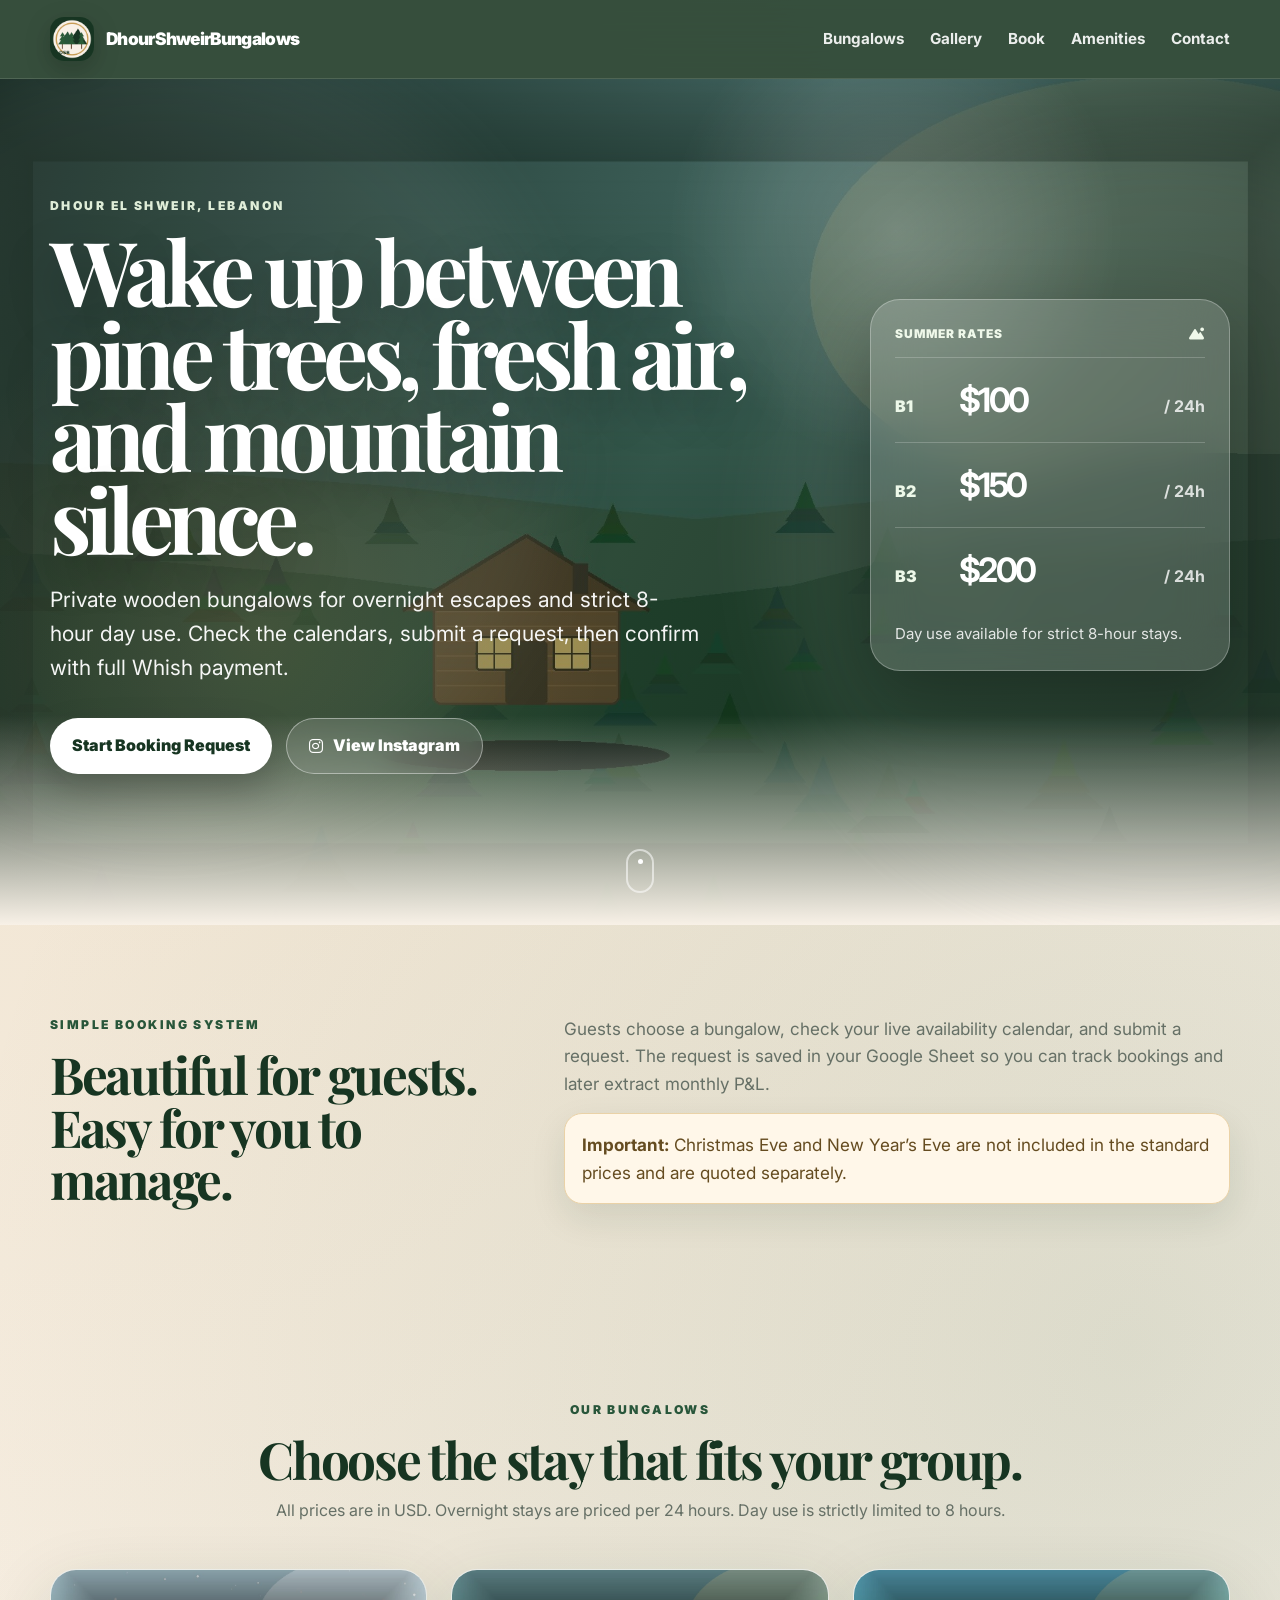
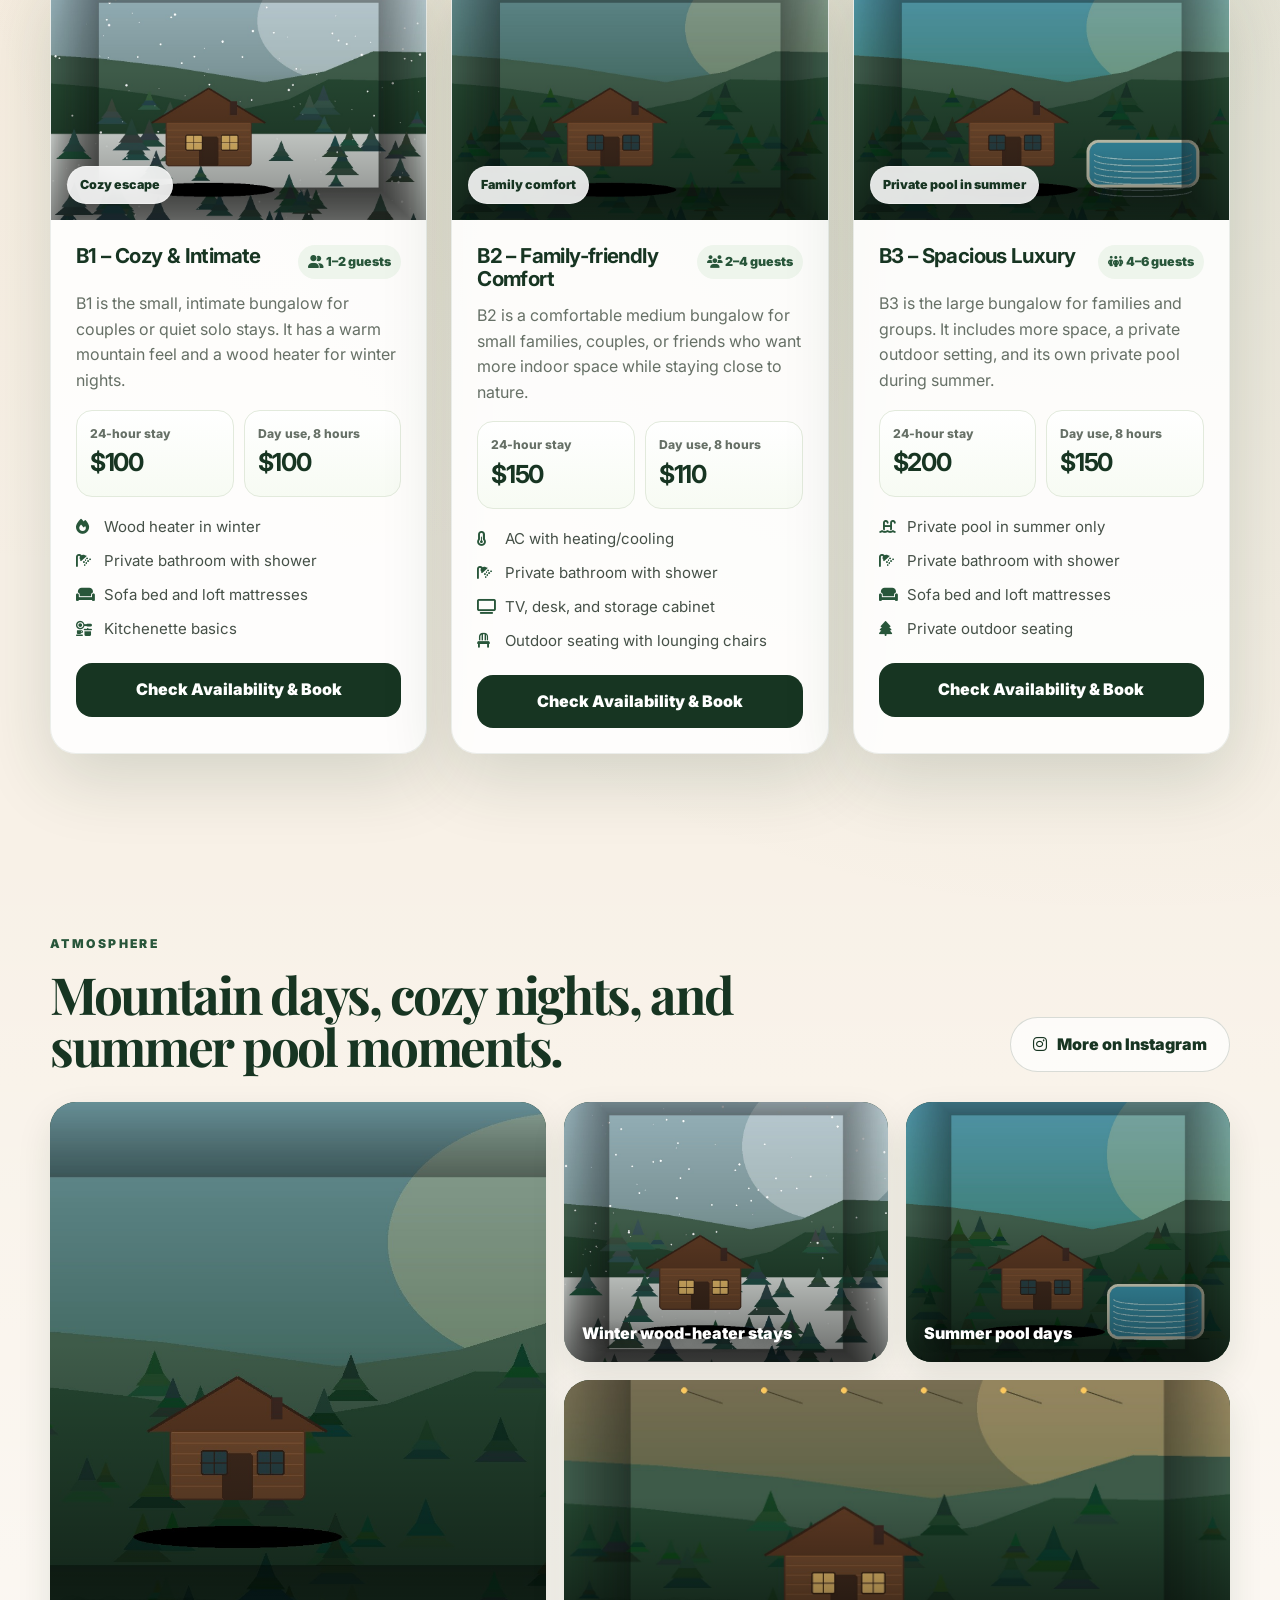
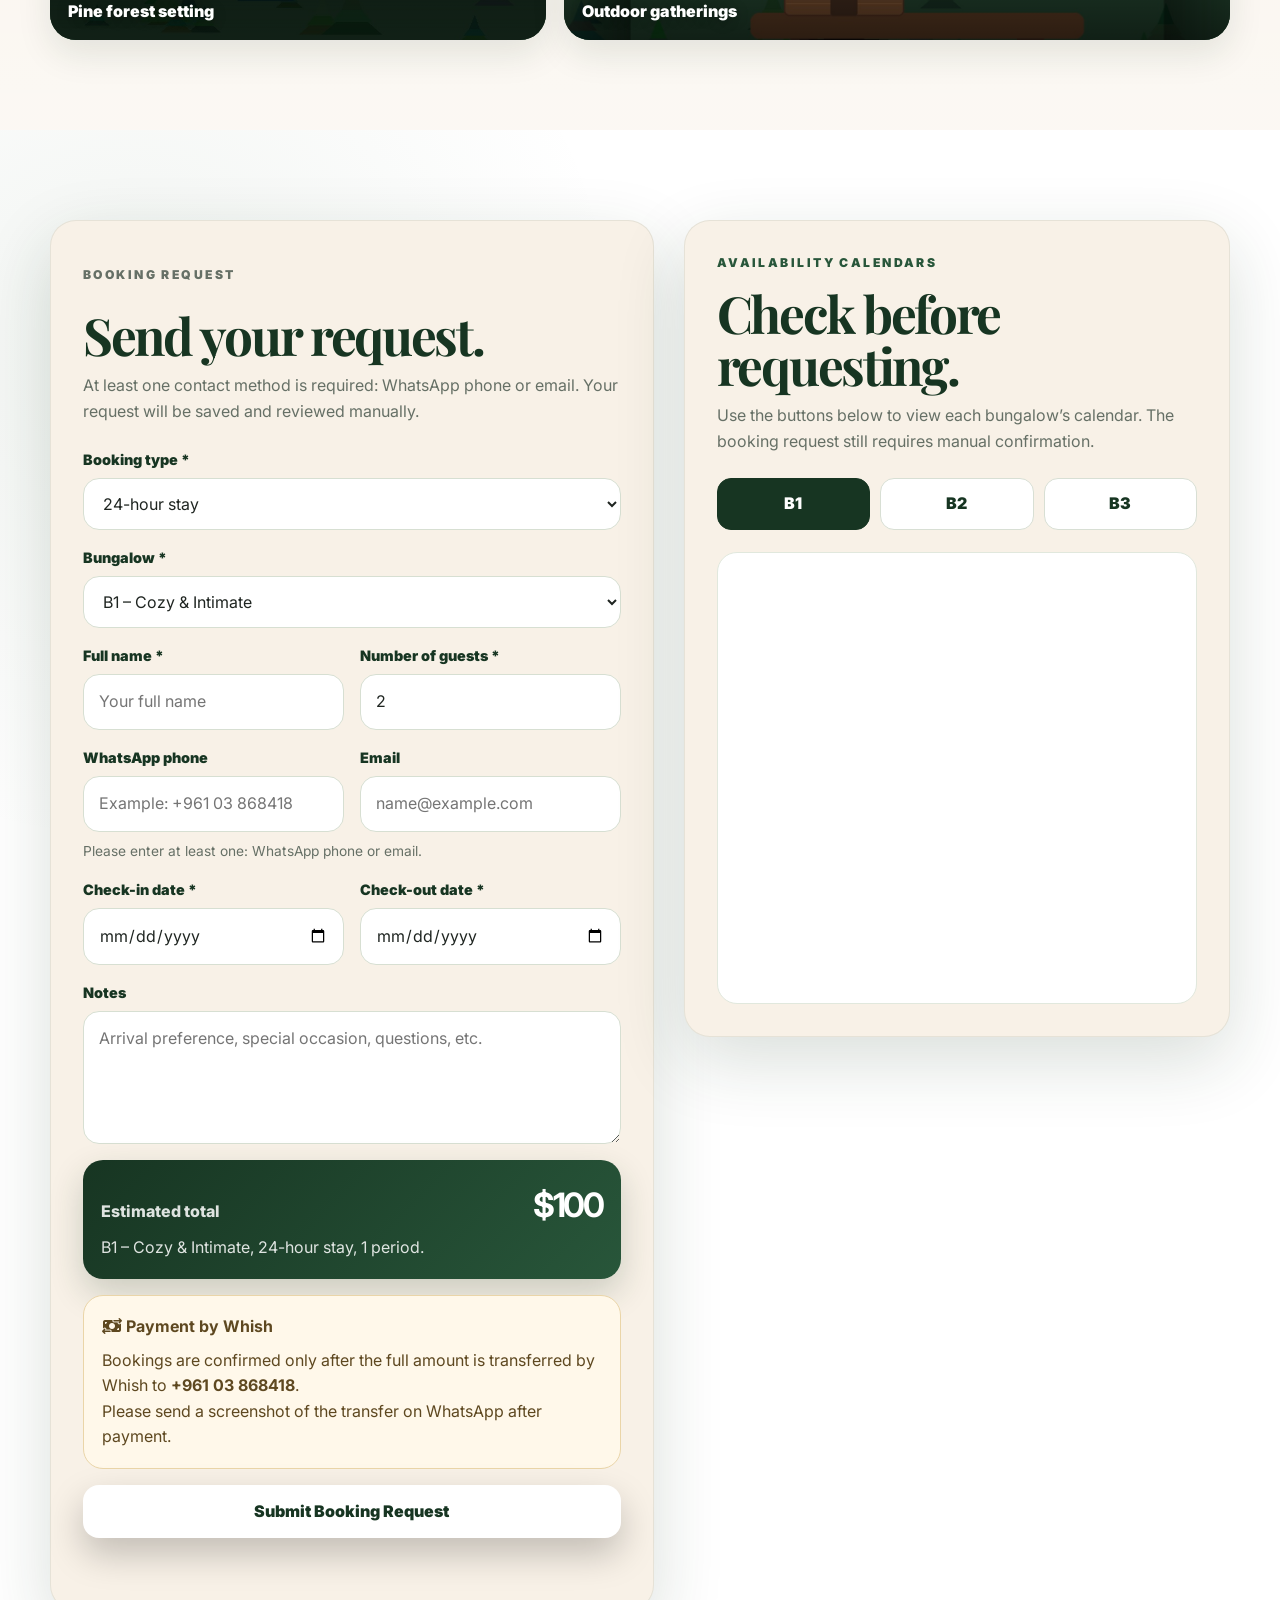
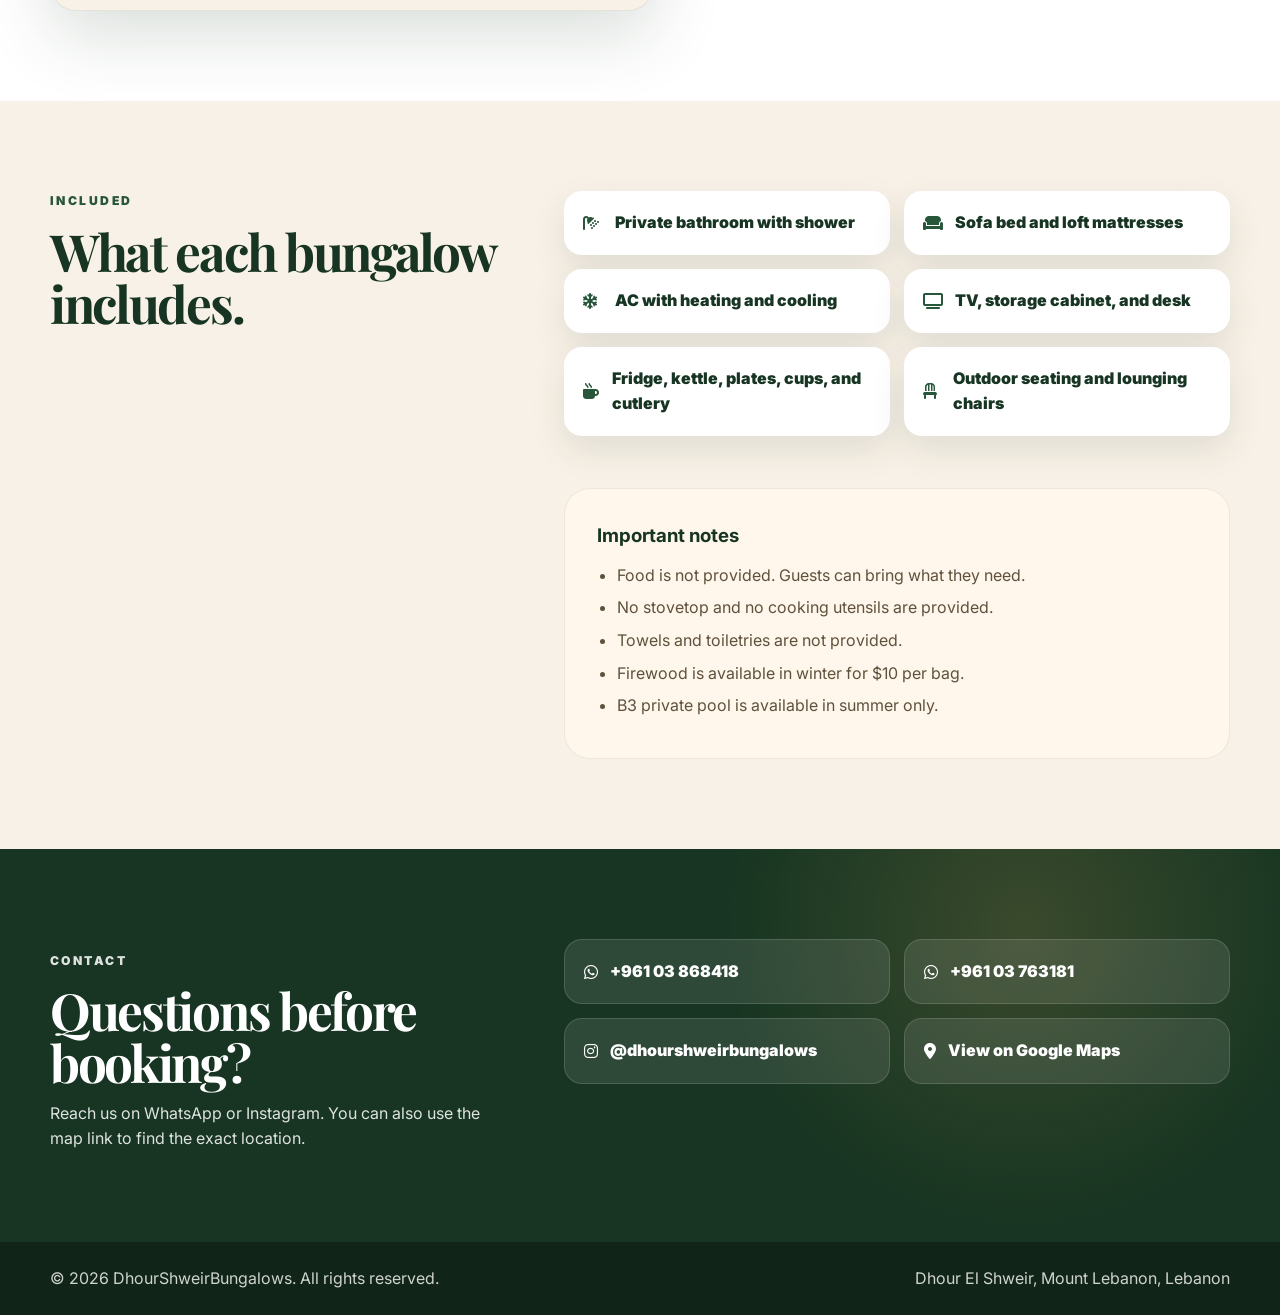
==== index.html @ 947d74b3 "Add files via upload" ====
<!DOCTYPE html>
<html lang="en">
<head>
  <meta charset="UTF-8" />
  <meta name="viewport" content="width=device-width, initial-scale=1.0" />
  <title>DhourShweirBungalows | Mountain Cabin Booking</title>
  <meta name="description" content="Book private mountain bungalows in Dhour El Shweir, Lebanon. Check availability for B1, B2, and B3, choose 24-hour stay or day use, and send a booking request online." />
  <meta property="og:title" content="DhourShweirBungalows" />
  <meta property="og:description" content="Private mountain bungalows surrounded by pine trees and fresh air in Dhour El Shweir, Lebanon." />
  <meta property="og:image" content="assets/hero.jpg" />
  <meta name="theme-color" content="#193324" />
  <link rel="stylesheet" href="styles.css" />
  <link rel="preconnect" href="https://fonts.googleapis.com" />
  <link rel="preconnect" href="https://fonts.gstatic.com" crossorigin />
  <link href="https://fonts.googleapis.com/css2?family=Inter:wght@300;400;500;600;700;800;900&family=Playfair+Display:wght@600;700&display=swap" rel="stylesheet" />
  <link rel="stylesheet" href="https://cdnjs.cloudflare.com/ajax/libs/font-awesome/6.5.1/css/all.min.css" />
</head>
<body>
  <header class="site-header" id="top">
    <nav class="nav container">
      <a class="brand" href="#home" aria-label="DhourShweirBungalows home">
        <img src="assets/logo.png" alt="DhourShweirBungalows logo" class="brand-logo" />
        <span>DhourShweirBungalows</span>
      </a>
      <button class="mobile-menu-button" aria-label="Open menu" aria-expanded="false">
        <i class="fa-solid fa-bars"></i>
      </button>
      <ul class="nav-links">
        <li><a href="#bungalows">Bungalows</a></li>
        <li><a href="#gallery">Gallery</a></li>
        <li><a href="#booking">Book</a></li>
        <li><a href="#amenities">Amenities</a></li>
        <li><a href="#contact">Contact</a></li>
      </ul>
    </nav>
  </header>

  <main>
    <section id="home" class="hero">
      <div class="hero-bg"></div>
      <div class="hero-mist mist-one"></div>
      <div class="hero-mist mist-two"></div>
      <div class="container hero-layout">
        <div class="hero-content reveal">
          <p class="eyebrow">Dhour El Shweir, Lebanon</p>
          <h1>Wake up between pine trees, fresh air, and mountain silence.</h1>
          <p class="hero-text">Private wooden bungalows for overnight escapes and strict 8-hour day use. Check the calendars, submit a request, then confirm with full Whish payment.</p>
          <div class="hero-actions">
            <a href="#booking" class="button primary">Start Booking Request</a>
            <a href="https://www.instagram.com/dhourshweirbungalows/" target="_blank" rel="noopener noreferrer" class="button secondary"><i class="fa-brands fa-instagram"></i> View Instagram</a>
          </div>
        </div>

        <aside class="hero-card reveal delay-1" aria-label="Quick pricing">
          <div class="hero-card-top">
            <span>Summer rates</span>
            <i class="fa-solid fa-mountain-sun"></i>
          </div>
          <div class="mini-rate"><span>B1</span><strong>$100</strong><em>/ 24h</em></div>
          <div class="mini-rate"><span>B2</span><strong>$150</strong><em>/ 24h</em></div>
          <div class="mini-rate"><span>B3</span><strong>$200</strong><em>/ 24h</em></div>
          <div class="mini-note">Day use available for strict 8-hour stays.</div>
        </aside>
      </div>
      <div class="scroll-cue" aria-hidden="true"><span></span></div>
    </section>

    <section class="intro-section">
      <div class="container intro-grid">
        <div class="reveal">
          <p class="section-label">Simple booking system</p>
          <h2>Beautiful for guests. Easy for you to manage.</h2>
        </div>
        <div class="intro-copy reveal delay-1">
          <p>Guests choose a bungalow, check your live availability calendar, and submit a request. The request is saved in your Google Sheet so you can track bookings and later extract monthly P&amp;L.</p>
          <p class="holiday-note"><strong>Important:</strong> Christmas Eve and New Year’s Eve are not included in the standard prices and are quoted separately.</p>
        </div>
      </div>
    </section>

    <section id="bungalows" class="bungalows-section">
      <div class="container">
        <div class="section-heading reveal">
          <p class="section-label">Our bungalows</p>
          <h2>Choose the stay that fits your group.</h2>
          <p>All prices are in USD. Overnight stays are priced per 24 hours. Day use is strictly limited to 8 hours.</p>
        </div>

        <div class="bungalow-grid">
          <article class="bungalow-card reveal">
            <div class="image-frame">
              <img src="assets/b1.jpg" alt="B1 Cozy & Intimate bungalow" />
              <span class="image-badge">Cozy escape</span>
            </div>
            <div class="card-body">
              <div class="card-topline">
                <h3>B1 – Cozy & Intimate</h3>
                <span class="capacity"><i class="fa-solid fa-user-group"></i> 1–2 guests</span>
              </div>
              <p>B1 is the small, intimate bungalow for couples or quiet solo stays. It has a warm mountain feel and a wood heater for winter nights.</p>
              <div class="pricing-box">
                <div><span>24-hour stay</span><strong>$100</strong></div>
                <div><span>Day use, 8 hours</span><strong>$100</strong></div>
              </div>
              <ul class="feature-list">
                <li><i class="fa-solid fa-fire"></i> Wood heater in winter</li>
                <li><i class="fa-solid fa-shower"></i> Private bathroom with shower</li>
                <li><i class="fa-solid fa-couch"></i> Sofa bed and loft mattresses</li>
                <li><i class="fa-solid fa-kitchen-set"></i> Kitchenette basics</li>
              </ul>
              <button class="button card-button" onclick="openBooking('b1')">Check Availability & Book</button>
            </div>
          </article>

          <article class="bungalow-card featured-card reveal delay-1">
            <div class="image-frame">
              <img src="assets/b2.jpg" alt="B2 Family-friendly Comfort bungalow" />
              <span class="image-badge">Family comfort</span>
            </div>
            <div class="card-body">
              <div class="card-topline">
                <h3>B2 – Family-friendly Comfort</h3>
                <span class="capacity"><i class="fa-solid fa-users"></i> 2–4 guests</span>
              </div>
              <p>B2 is a comfortable medium bungalow for small families, couples, or friends who want more indoor space while staying close to nature.</p>
              <div class="pricing-box">
                <div><span>24-hour stay</span><strong>$150</strong></div>
                <div><span>Day use, 8 hours</span><strong>$110</strong></div>
              </div>
              <ul class="feature-list">
                <li><i class="fa-solid fa-temperature-half"></i> AC with heating/cooling</li>
                <li><i class="fa-solid fa-shower"></i> Private bathroom with shower</li>
                <li><i class="fa-solid fa-tv"></i> TV, desk, and storage cabinet</li>
                <li><i class="fa-solid fa-chair"></i> Outdoor seating with lounging chairs</li>
              </ul>
              <button class="button card-button" onclick="openBooking('b2')">Check Availability & Book</button>
            </div>
          </article>

          <article class="bungalow-card reveal delay-2">
            <div class="image-frame">
              <img src="assets/b3.jpg" alt="B3 Spacious Luxury bungalow with private pool in summer" />
              <span class="image-badge">Private pool in summer</span>
            </div>
            <div class="card-body">
              <div class="card-topline">
                <h3>B3 – Spacious Luxury</h3>
                <span class="capacity"><i class="fa-solid fa-people-group"></i> 4–6 guests</span>
              </div>
              <p>B3 is the large bungalow for families and groups. It includes more space, a private outdoor setting, and its own private pool during summer.</p>
              <div class="pricing-box">
                <div><span>24-hour stay</span><strong>$200</strong></div>
                <div><span>Day use, 8 hours</span><strong>$150</strong></div>
              </div>
              <ul class="feature-list">
                <li><i class="fa-solid fa-water-ladder"></i> Private pool in summer only</li>
                <li><i class="fa-solid fa-shower"></i> Private bathroom with shower</li>
                <li><i class="fa-solid fa-couch"></i> Sofa bed and loft mattresses</li>
                <li><i class="fa-solid fa-tree"></i> Private outdoor seating</li>
              </ul>
              <button class="button card-button" onclick="openBooking('b3')">Check Availability & Book</button>
            </div>
          </article>
        </div>
      </div>
    </section>

    <section id="gallery" class="gallery-section">
      <div class="container">
        <div class="gallery-heading reveal">
          <div>
            <p class="section-label">Atmosphere</p>
            <h2>Mountain days, cozy nights, and summer pool moments.</h2>
          </div>
          <a href="https://www.instagram.com/dhourshweirbungalows/" target="_blank" rel="noopener noreferrer" class="button outline"><i class="fa-brands fa-instagram"></i> More on Instagram</a>
        </div>
        <div class="gallery-grid">
          <figure class="gallery-item large reveal"><img src="assets/gallery/pines.jpg" alt="Pine trees around DhourShweirBungalows" /><figcaption>Pine forest setting</figcaption></figure>
          <figure class="gallery-item reveal delay-1"><img src="assets/gallery/winter.jpg" alt="Winter cabin atmosphere" /><figcaption>Winter wood-heater stays</figcaption></figure>
          <figure class="gallery-item reveal delay-2"><img src="assets/gallery/summer.jpg" alt="Summer pool and outdoor setting" /><figcaption>Summer pool days</figcaption></figure>
          <figure class="gallery-item wide reveal"><img src="assets/gallery/bbq.jpg" alt="Outdoor BBQ experience" /><figcaption>Outdoor gatherings</figcaption></figure>
        </div>
      </div>
    </section>

    <section id="booking" class="booking-section">
      <div class="container booking-layout">
        <div class="booking-panel reveal">
          <p class="section-label">Booking request</p>
          <h2>Send your request.</h2>
          <p>At least one contact method is required: WhatsApp phone or email. Your request will be saved and reviewed manually.</p>

          <form id="bookingForm" class="booking-form">
            <div class="form-row">
              <label for="bookingType">Booking type *</label>
              <select id="bookingType" name="bookingType" required>
                <option value="overnight">24-hour stay</option>
                <option value="day-use">Day use – strict 8 hours</option>
              </select>
            </div>

            <div class="form-row">
              <label for="bungalow">Bungalow *</label>
              <select id="bungalow" name="bungalow" required>
                <option value="b1">B1 – Cozy & Intimate</option>
                <option value="b2">B2 – Family-friendly Comfort</option>
                <option value="b3">B3 – Spacious Luxury</option>
              </select>
            </div>

            <div class="form-grid two-cols">
              <div class="form-row">
                <label for="guestName">Full name *</label>
                <input id="guestName" name="guestName" type="text" required placeholder="Your full name" />
              </div>
              <div class="form-row">
                <label for="guests">Number of guests *</label>
                <input id="guests" name="guests" type="number" min="1" max="6" value="2" required />
              </div>
            </div>

            <div class="form-grid two-cols">
              <div class="form-row">
                <label for="phone">WhatsApp phone</label>
                <input id="phone" name="phone" type="tel" placeholder="Example: +961 03 868418" />
              </div>
              <div class="form-row">
                <label for="email">Email</label>
                <input id="email" name="email" type="email" placeholder="name@example.com" />
              </div>
            </div>
            <p class="small-help">Please enter at least one: WhatsApp phone or email.</p>

            <div id="overnightFields" class="date-fields">
              <div class="form-grid two-cols">
                <div class="form-row">
                  <label for="checkInDate">Check-in date *</label>
                  <input id="checkInDate" name="checkInDate" type="date" />
                </div>
                <div class="form-row">
                  <label for="checkOutDate">Check-out date *</label>
                  <input id="checkOutDate" name="checkOutDate" type="date" />
                </div>
              </div>
            </div>

            <div id="dayUseFields" class="date-fields hidden">
              <div class="form-grid two-cols">
                <div class="form-row">
                  <label for="dayUseDate">Day-use date *</label>
                  <input id="dayUseDate" name="dayUseDate" type="date" />
                </div>
                <div class="form-row">
                  <label for="preferredStartTime">Preferred start time *</label>
                  <input id="preferredStartTime" name="preferredStartTime" type="time" />
                </div>
              </div>
              <p class="small-help">Day use is strictly 8 hours only. Exact arrival and exit time will be confirmed with you.</p>
            </div>

            <div class="form-row">
              <label for="notes">Notes</label>
              <textarea id="notes" name="notes" rows="4" placeholder="Arrival preference, special occasion, questions, etc."></textarea>
            </div>

            <div class="price-summary" id="priceSummary">
              <div>
                <span>Estimated total</span>
                <strong id="estimatedTotal">$100</strong>
              </div>
              <p id="summaryText">B1 – Cozy & Intimate, 24-hour stay, 1 period.</p>
            </div>

            <div class="payment-note">
              <h3><i class="fa-solid fa-money-bill-transfer"></i> Payment by Whish</h3>
              <p>Bookings are confirmed only after the full amount is transferred by Whish to <strong>+961 03 868418</strong>.</p>
              <p>Please send a screenshot of the transfer on WhatsApp after payment.</p>
            </div>

            <button type="submit" class="button primary submit-button">Submit Booking Request</button>
            <p id="formStatus" class="form-status" role="status"></p>
          </form>
        </div>

        <aside class="availability-panel reveal delay-1">
          <p class="section-label">Availability calendars</p>
          <h2>Check before requesting.</h2>
          <p>Use the buttons below to view each bungalow’s calendar. The booking request still requires manual confirmation.</p>
          <div class="calendar-buttons">
            <button class="calendar-button active" data-calendar="b1">B1</button>
            <button class="calendar-button" data-calendar="b2">B2</button>
            <button class="calendar-button" data-calendar="b3">B3</button>
          </div>
          <div class="calendar-wrap">
            <div id="b1-calendar" class="google-calendar active">
              <iframe title="B1 availability calendar" src="https://calendar.google.com/calendar/embed?src=563d09112927d9b6229b1419a474148508bd893e3d1daa55aee2212689329124%40group.calendar.google.com&ctz=Asia%2FBeirut&mode=MONTH&showTitle=0&showNav=1&showDate=1&showPrint=0&showTabs=1&showCalendars=0&showTz=0" frameborder="0" scrolling="no"></iframe>
            </div>
            <div id="b2-calendar" class="google-calendar">
              <iframe title="B2 availability calendar" src="https://calendar.google.com/calendar/embed?src=3f18889928c836068b501c3f9eb5a323c330e115ac5c159d714093e632fd8f91%40group.calendar.google.com&ctz=Asia%2FBeirut&mode=MONTH&showTitle=0&showNav=1&showDate=1&showPrint=0&showTabs=1&showCalendars=0&showTz=0" frameborder="0" scrolling="no"></iframe>
            </div>
            <div id="b3-calendar" class="google-calendar">
              <iframe title="B3 availability calendar" src="https://calendar.google.com/calendar/embed?src=b5f983597b1e3de014ed836b61d8cd23435c907634d3f2d6a210efe12669422a%40group.calendar.google.com&ctz=Asia%2FBeirut&mode=MONTH&showTitle=0&showNav=1&showDate=1&showPrint=0&showTabs=1&showCalendars=0&showTz=0" frameborder="0" scrolling="no"></iframe>
            </div>
          </div>
        </aside>
      </div>
    </section>

    <section id="amenities" class="amenities-section">
      <div class="container amenities-grid">
        <div class="reveal">
          <p class="section-label">Included</p>
          <h2>What each bungalow includes.</h2>
        </div>
        <div class="amenity-cards reveal delay-1">
          <div class="amenity-card"><i class="fa-solid fa-shower"></i><span>Private bathroom with shower</span></div>
          <div class="amenity-card"><i class="fa-solid fa-couch"></i><span>Sofa bed and loft mattresses</span></div>
          <div class="amenity-card"><i class="fa-solid fa-snowflake"></i><span>AC with heating and cooling</span></div>
          <div class="amenity-card"><i class="fa-solid fa-tv"></i><span>TV, storage cabinet, and desk</span></div>
          <div class="amenity-card"><i class="fa-solid fa-mug-hot"></i><span>Fridge, kettle, plates, cups, and cutlery</span></div>
          <div class="amenity-card"><i class="fa-solid fa-chair"></i><span>Outdoor seating and lounging chairs</span></div>
        </div>
        <div class="not-included reveal delay-2">
          <h3>Important notes</h3>
          <ul>
            <li>Food is not provided. Guests can bring what they need.</li>
            <li>No stovetop and no cooking utensils are provided.</li>
            <li>Towels and toiletries are not provided.</li>
            <li>Firewood is available in winter for $10 per bag.</li>
            <li>B3 private pool is available in summer only.</li>
          </ul>
        </div>
      </div>
    </section>

    <section id="contact" class="contact-section">
      <div class="container contact-grid">
        <div class="reveal">
          <p class="section-label">Contact</p>
          <h2>Questions before booking?</h2>
          <p>Reach us on WhatsApp or Instagram. You can also use the map link to find the exact location.</p>
        </div>
        <div class="contact-cards reveal delay-1">
          <a class="contact-card" href="https://wa.me/9613868418" target="_blank" rel="noopener noreferrer"><i class="fa-brands fa-whatsapp"></i><span>+961 03 868418</span></a>
          <a class="contact-card" href="https://wa.me/9613763181" target="_blank" rel="noopener noreferrer"><i class="fa-brands fa-whatsapp"></i><span>+961 03 763181</span></a>
          <a class="contact-card" href="https://www.instagram.com/dhourshweirbungalows/" target="_blank" rel="noopener noreferrer"><i class="fa-brands fa-instagram"></i><span>@dhourshweirbungalows</span></a>
          <a class="contact-card" href="https://maps.app.goo.gl/mXEbMeeeDYu9TwZK7" target="_blank" rel="noopener noreferrer"><i class="fa-solid fa-location-dot"></i><span>View on Google Maps</span></a>
        </div>
      </div>
    </section>
  </main>

  <footer class="site-footer">
    <div class="container footer-content">
      <p>&copy; 2026 DhourShweirBungalows. All rights reserved.</p>
      <p>Dhour El Shweir, Mount Lebanon, Lebanon</p>
    </div>
  </footer>

  <script src="script.js"></script>
</body>
</html>
---- styles.css ----
:root {
  --forest: #173522;
  --forest-2: #28563a;
  --pine: #4f7653;
  --sage: #8ea887;
  --moss: #dce8d2;
  --cream: #f8f1e7;
  --warm: #efe0ca;
  --sand: #d8bea0;
  --charcoal: #1f2521;
  --muted: #667066;
  --white: #ffffff;
  --gold: #c69b52;
  --danger: #9f3d2f;
  --success: #2f7044;
  --shadow: 0 24px 70px rgba(23, 53, 34, 0.16);
  --shadow-soft: 0 14px 35px rgba(23, 53, 34, 0.10);
  --radius: 26px;
}

* { box-sizing: border-box; margin: 0; padding: 0; }
html { scroll-behavior: smooth; }
body {
  font-family: 'Inter', system-ui, -apple-system, BlinkMacSystemFont, 'Segoe UI', sans-serif;
  line-height: 1.6;
  color: var(--charcoal);
  background:
    radial-gradient(circle at 12% 10%, rgba(198, 155, 82, 0.14), transparent 28%),
    radial-gradient(circle at 88% 22%, rgba(79, 118, 83, 0.16), transparent 24%),
    var(--cream);
  overflow-x: hidden;
}
a { color: inherit; }
img { max-width: 100%; display: block; }
button, input, select, textarea { font: inherit; }
.container { width: min(1180px, calc(100% - 40px)); margin: 0 auto; }

.site-header {
  position: sticky;
  top: 0;
  z-index: 50;
  background: rgba(23, 53, 34, 0.86);
  backdrop-filter: blur(18px);
  border-bottom: 1px solid rgba(255,255,255,0.12);
}
.nav { min-height: 78px; display: flex; align-items: center; justify-content: space-between; gap: 24px; }
.brand { display: flex; align-items: center; gap: 12px; color: var(--white); text-decoration: none; font-weight: 900; letter-spacing: -0.04em; font-size: 1.08rem; }
.brand-logo { width: 44px; height: 44px; border-radius: 14px; object-fit: cover; box-shadow: 0 8px 26px rgba(0,0,0,0.22); }
.nav-links { list-style: none; display: flex; align-items: center; gap: 26px; color: var(--white); }
.nav-links a { text-decoration: none; font-weight: 700; opacity: 0.9; font-size: 0.95rem; }
.nav-links a:hover { opacity: 1; color: #e9f4de; }
.mobile-menu-button { display: none; color: var(--white); background: rgba(255,255,255,0.1); border: 1px solid rgba(255,255,255,0.14); border-radius: 12px; padding: 9px 12px; font-size: 1.1rem; }

.hero {
  position: relative;
  min-height: 94vh;
  display: grid;
  align-items: center;
  color: var(--white);
  overflow: hidden;
  isolation: isolate;
}
.hero-bg {
  position: absolute;
  inset: 0;
  z-index: -4;
  background:
    linear-gradient(115deg, rgba(10, 26, 16, 0.86), rgba(23, 53, 34, 0.42), rgba(13, 32, 20, 0.75)),
    url('assets/hero.jpg') center/cover no-repeat;
  transform: scale(1.05);
  animation: heroZoom 18s ease-in-out infinite alternate;
}
.hero::before {
  content: '';
  position: absolute;
  inset: 0;
  z-index: -3;
  background:
    radial-gradient(circle at 70% 18%, rgba(255,255,255,0.22), transparent 20%),
    radial-gradient(circle at 20% 65%, rgba(198,155,82,0.16), transparent 30%);
  mix-blend-mode: screen;
}
.hero::after {
  content: '';
  position: absolute;
  inset: auto 0 0 0;
  z-index: -2;
  height: 210px;
  background: linear-gradient(transparent, var(--cream));
  pointer-events: none;
}
.hero-mist {
  position: absolute;
  z-index: -1;
  width: 62vw;
  height: 62vw;
  border-radius: 999px;
  filter: blur(36px);
  opacity: 0.25;
  background: rgba(255,255,255,0.26);
  animation: mistMove 18s linear infinite alternate;
}
.mist-one { left: -18vw; bottom: 10vh; }
.mist-two { right: -22vw; top: 7vh; animation-delay: -8s; }
.hero-layout { display: grid; grid-template-columns: minmax(0, 1fr) 360px; gap: 48px; align-items: center; padding: 92px 0 126px; }
.hero-content { max-width: 780px; }
.eyebrow, .section-label { text-transform: uppercase; letter-spacing: 0.2em; font-weight: 900; font-size: 0.76rem; color: #dfedd8; margin-bottom: 14px; }
.section-label { color: var(--forest-2); }
.hero h1 { font-family: 'Playfair Display', Georgia, serif; font-size: clamp(3.1rem, 7vw, 6.5rem); line-height: 0.92; letter-spacing: -0.065em; margin-bottom: 24px; text-shadow: 0 18px 50px rgba(0,0,0,0.28); }
.hero-text { font-size: clamp(1.05rem, 2vw, 1.32rem); max-width: 650px; opacity: 0.95; margin-bottom: 34px; }
.hero-actions { display: flex; flex-wrap: wrap; gap: 14px; }
.button {
  display: inline-flex;
  align-items: center;
  justify-content: center;
  gap: 10px;
  border: 0;
  border-radius: 999px;
  padding: 14px 22px;
  font-weight: 900;
  text-decoration: none;
  cursor: pointer;
  transition: transform 0.22s ease, box-shadow 0.22s ease, background 0.22s ease, border-color 0.22s ease;
}
.button:hover { transform: translateY(-3px); }
.button.primary { background: var(--white); color: var(--forest); box-shadow: 0 16px 36px rgba(0,0,0,0.22); }
.button.secondary { color: var(--white); border: 1px solid rgba(255,255,255,0.42); background: rgba(255,255,255,0.12); backdrop-filter: blur(12px); }
.button.outline { color: var(--forest); border: 1px solid rgba(23, 53, 34, 0.16); background: rgba(255,255,255,0.7); }
.card-button, .submit-button { width: 100%; background: var(--forest); color: var(--white); border-radius: 16px; }
.card-button:hover, .submit-button:hover { box-shadow: 0 16px 28px rgba(23,53,34,0.2); }

.hero-card {
  border-radius: 30px;
  padding: 24px;
  background: rgba(255,255,255,0.16);
  border: 1px solid rgba(255,255,255,0.28);
  backdrop-filter: blur(24px);
  box-shadow: 0 24px 70px rgba(0,0,0,0.25);
}
.hero-card-top { display: flex; justify-content: space-between; align-items: center; margin-bottom: 14px; color: #eff8ea; font-weight: 900; letter-spacing: 0.08em; text-transform: uppercase; font-size: 0.75rem; }
.mini-rate { display: grid; grid-template-columns: 52px 1fr auto; gap: 12px; align-items: baseline; padding: 15px 0; border-top: 1px solid rgba(255,255,255,0.2); }
.mini-rate span { font-weight: 900; color: #edf8e9; }
.mini-rate strong { font-size: 2.1rem; letter-spacing: -0.08em; }
.mini-rate em { font-style: normal; opacity: 0.8; font-weight: 700; }
.mini-note { margin-top: 10px; color: rgba(255,255,255,0.85); font-size: 0.94rem; }
.scroll-cue { position: absolute; left: 50%; bottom: 32px; transform: translateX(-50%); width: 28px; height: 44px; border: 2px solid rgba(255,255,255,0.55); border-radius: 999px; display: grid; justify-items: center; padding-top: 8px; }
.scroll-cue span { width: 5px; height: 5px; border-radius: 99px; background: white; animation: scrollDot 1.7s ease-in-out infinite; }

.intro-section, .bungalows-section, .gallery-section, .booking-section, .amenities-section, .contact-section { padding: 90px 0; }
.intro-grid, .amenities-grid, .contact-grid { display: grid; grid-template-columns: 0.82fr 1.18fr; gap: 52px; align-items: start; }
h2 { font-family: 'Playfair Display', Georgia, serif; font-size: clamp(2.1rem, 4vw, 3.55rem); line-height: 1.02; letter-spacing: -0.045em; color: var(--forest); }
.intro-copy p { color: var(--muted); font-size: 1.07rem; margin-bottom: 16px; }
.holiday-note { background: #fff7e9; border: 1px solid #ead2a7; border-radius: 18px; padding: 17px; color: #654c20 !important; box-shadow: var(--shadow-soft); }

.section-heading { text-align: center; max-width: 790px; margin: 0 auto 46px; }
.section-heading p:last-child { color: var(--muted); margin-top: 12px; }
.bungalow-grid { display: grid; grid-template-columns: repeat(3, 1fr); gap: 24px; }
.bungalow-card { background: rgba(255,255,255,0.86); border-radius: var(--radius); overflow: hidden; box-shadow: var(--shadow); border: 1px solid rgba(23, 53, 34, 0.08); transition: transform 0.25s ease, box-shadow 0.25s ease; }
.bungalow-card:hover { transform: translateY(-8px); box-shadow: 0 28px 80px rgba(23,53,34,0.2); }
.featured-card { transform: translateY(-12px); }
.featured-card:hover { transform: translateY(-20px); }
.image-frame { height: 250px; background: linear-gradient(135deg, var(--forest), var(--sage)); position: relative; overflow: hidden; }
.image-frame img { width: 100%; height: 100%; object-fit: cover; transition: transform 0.55s ease, filter 0.55s ease; }
.bungalow-card:hover img { transform: scale(1.07); filter: saturate(1.08); }
.image-frame::after { content: ''; position: absolute; inset: 0; background: linear-gradient(transparent 40%, rgba(0,0,0,0.44)); pointer-events: none; }
.image-badge { position: absolute; left: 16px; bottom: 16px; z-index: 1; color: var(--forest); background: rgba(255,255,255,0.88); border: 1px solid rgba(255,255,255,0.3); backdrop-filter: blur(12px); border-radius: 999px; padding: 8px 12px; font-size: 0.78rem; font-weight: 900; }
.card-body { padding: 25px; }
.card-topline { display: flex; gap: 12px; justify-content: space-between; align-items: start; margin-bottom: 12px; }
.card-topline h3 { color: var(--forest); line-height: 1.12; font-size: 1.28rem; letter-spacing: -0.03em; }
.capacity { flex: 0 0 auto; color: var(--forest-2); background: #eef5ec; border-radius: 999px; padding: 7px 10px; font-size: 0.78rem; font-weight: 900; }
.card-body p { color: var(--muted); margin-bottom: 16px; }
.pricing-box { display: grid; grid-template-columns: 1fr 1fr; gap: 10px; margin-bottom: 18px; }
.pricing-box div { border: 1px solid #e2eadc; border-radius: 16px; padding: 13px; background: linear-gradient(180deg, #ffffff, #f7fbf3); }
.pricing-box span { display: block; color: var(--muted); font-size: 0.76rem; font-weight: 800; }
.pricing-box strong { display: block; color: var(--forest); font-size: 1.55rem; letter-spacing: -0.055em; }
.feature-list { list-style: none; display: grid; gap: 10px; margin-bottom: 22px; }
.feature-list li { color: #455047; display: flex; gap: 10px; align-items: center; font-size: 0.94rem; }
.feature-list i { color: var(--forest-2); width: 18px; }

.gallery-section { background: linear-gradient(180deg, rgba(255,255,255,0), rgba(255,255,255,0.52)); }
.gallery-heading { display: flex; justify-content: space-between; align-items: end; gap: 24px; margin-bottom: 30px; }
.gallery-heading h2 { max-width: 760px; }
.gallery-grid { display: grid; grid-template-columns: 1.3fr 0.85fr 0.85fr; grid-auto-rows: 260px; gap: 18px; }
.gallery-item { position: relative; border-radius: 26px; overflow: hidden; box-shadow: var(--shadow-soft); background: var(--forest); }
.gallery-item.large { grid-row: span 2; }
.gallery-item.wide { grid-column: span 2; }
.gallery-item img { width: 100%; height: 100%; object-fit: cover; transition: transform 0.55s ease, filter 0.55s ease; }
.gallery-item:hover img { transform: scale(1.06); filter: saturate(1.08); }
.gallery-item::after { content: ''; position: absolute; inset: 0; background: linear-gradient(transparent 45%, rgba(0,0,0,0.55)); }
.gallery-item figcaption { position: absolute; left: 18px; bottom: 16px; z-index: 1; color: white; font-weight: 900; text-shadow: 0 2px 12px rgba(0,0,0,0.35); }

.booking-section { background: var(--white); position: relative; }
.booking-section::before { content: ''; position: absolute; inset: 0; pointer-events: none; background: radial-gradient(circle at 10% 14%, rgba(79,118,83,0.08), transparent 28%); }
.booking-layout { position: relative; display: grid; grid-template-columns: 1.05fr 0.95fr; gap: 30px; align-items: start; }
.booking-panel, .availability-panel, .not-included { background: var(--cream); border-radius: var(--radius); padding: 32px; box-shadow: var(--shadow); border: 1px solid rgba(23, 53, 34, 0.08); }
.booking-panel > p, .availability-panel > p:not(.section-label) { color: var(--muted); margin: 12px 0 24px; }
.booking-form { display: grid; gap: 16px; }
.form-grid.two-cols { display: grid; grid-template-columns: 1fr 1fr; gap: 16px; }
.form-row { display: grid; gap: 7px; }
.form-row label { font-weight: 900; color: var(--forest); font-size: 0.9rem; }
input, select, textarea { width: 100%; border: 1px solid #d7dfd2; border-radius: 16px; padding: 14px 15px; background: var(--white); color: var(--charcoal); outline: none; }
input:focus, select:focus, textarea:focus { border-color: var(--forest-2); box-shadow: 0 0 0 4px rgba(40, 86, 58, 0.13); }
textarea { resize: vertical; }
.small-help { color: var(--muted); font-size: 0.86rem; margin-top: -8px; }
.hidden { display: none !important; }
.price-summary { border-radius: 20px; padding: 18px; background: linear-gradient(135deg, var(--forest), var(--forest-2)); color: var(--white); box-shadow: 0 14px 34px rgba(23,53,34,0.2); }
.price-summary div { display: flex; justify-content: space-between; gap: 12px; align-items: baseline; }
.price-summary span { opacity: 0.86; font-weight: 800; }
.price-summary strong { font-size: 2.1rem; letter-spacing: -0.07em; }
.price-summary p { opacity: 0.86; margin-top: 4px; }
.payment-note { background: #fff8ea; border: 1px solid #ead5a8; color: #5e4820; border-radius: 20px; padding: 18px; }
.payment-note h3 { font-size: 1rem; margin-bottom: 8px; }
.form-status { min-height: 24px; font-weight: 900; }
.form-status a { color: var(--success); text-decoration: underline; }
.form-status.success { color: var(--success); }
.form-status.error { color: var(--danger); }

.calendar-buttons { display: grid; grid-template-columns: repeat(3, 1fr); gap: 10px; margin: 22px 0; }
.calendar-button { border: 1px solid #d8dfd4; background: var(--white); color: var(--forest); border-radius: 14px; padding: 12px; font-weight: 900; cursor: pointer; transition: 0.2s ease; }
.calendar-button:hover { transform: translateY(-2px); }
.calendar-button.active { background: var(--forest); color: var(--white); border-color: var(--forest); }
.calendar-wrap { background: var(--white); border-radius: 20px; overflow: hidden; border: 1px solid #e1e8dd; min-height: 430px; box-shadow: inset 0 0 0 1px rgba(255,255,255,0.3); }
.google-calendar { display: none; }
.google-calendar.active { display: block; }
.google-calendar iframe { width: 100%; height: 450px; border: 0; display: block; }

.amenity-cards { display: grid; grid-template-columns: repeat(2, 1fr); gap: 14px; }
.amenity-card { background: var(--white); border-radius: 18px; padding: 19px; display: flex; gap: 12px; align-items: center; box-shadow: var(--shadow-soft); color: var(--forest); font-weight: 900; }
.amenity-card i { color: var(--forest-2); width: 20px; }
.not-included { grid-column: 2; box-shadow: none; background: #fff7eb; }
.not-included h3 { color: var(--forest); margin-bottom: 12px; }
.not-included ul { padding-left: 20px; color: #5f513d; }
.not-included li { margin-bottom: 7px; }

.contact-section { background: radial-gradient(circle at 80% 20%, rgba(198,155,82,0.2), transparent 28%), var(--forest); color: var(--white); }
.contact-section h2, .contact-section .section-label { color: var(--white); }
.contact-section p { opacity: 0.86; margin-top: 12px; }
.contact-cards { display: grid; grid-template-columns: repeat(2, 1fr); gap: 14px; }
.contact-card { background: rgba(255,255,255,0.1); border: 1px solid rgba(255,255,255,0.14); color: var(--white); text-decoration: none; border-radius: 18px; padding: 19px; display: flex; gap: 12px; align-items: center; font-weight: 900; transition: 0.2s ease; }
.contact-card:hover { background: rgba(255,255,255,0.18); transform: translateY(-2px); }
.site-footer { background: #102417; color: rgba(255,255,255,0.8); padding: 24px 0; }
.footer-content { display: flex; justify-content: space-between; gap: 16px; flex-wrap: wrap; }

.reveal { opacity: 0; transform: translateY(24px); transition: opacity 0.75s ease, transform 0.75s ease; }
.reveal.visible { opacity: 1; transform: translateY(0); }
.delay-1 { transition-delay: 0.12s; }
.delay-2 { transition-delay: 0.22s; }

@keyframes heroZoom { from { transform: scale(1.04) translateX(-0.5%); } to { transform: scale(1.11) translateX(0.8%); } }
@keyframes mistMove { from { transform: translateX(0) translateY(0); } to { transform: translateX(10vw) translateY(-4vh); } }
@keyframes scrollDot { 0% { transform: translateY(0); opacity: 1; } 70% { transform: translateY(14px); opacity: 0.2; } 100% { transform: translateY(0); opacity: 1; } }

@media (prefers-reduced-motion: reduce) {
  *, *::before, *::after { animation-duration: 0.001ms !important; animation-iteration-count: 1 !important; scroll-behavior: auto !important; transition-duration: 0.001ms !important; }
  .reveal { opacity: 1; transform: none; }
}

@media (max-width: 1080px) {
  .hero-layout { grid-template-columns: 1fr; }
  .hero-card { max-width: 440px; }
}

@media (max-width: 980px) {
  .bungalow-grid, .booking-layout, .intro-grid, .amenities-grid, .contact-grid { grid-template-columns: 1fr; }
  .featured-card, .featured-card:hover { transform: none; }
  .not-included { grid-column: auto; }
  .gallery-grid { grid-template-columns: 1fr 1fr; }
  .gallery-item.large, .gallery-item.wide { grid-row: auto; grid-column: span 1; }
}

@media (max-width: 720px) {
  .container { width: min(100% - 28px, 1180px); }
  .nav-links { display: none; position: absolute; left: 14px; right: 14px; top: 78px; background: rgba(23,53,34,0.97); border-radius: 0 0 18px 18px; padding: 16px; flex-direction: column; align-items: flex-start; box-shadow: var(--shadow); }
  .nav-links.open { display: flex; }
  .mobile-menu-button { display: block; }
  .hero { min-height: 88vh; }
  .hero-layout { padding: 70px 0 100px; }
  .hero-card { display: none; }
  .form-grid.two-cols, .pricing-box, .amenity-cards, .contact-cards, .gallery-grid { grid-template-columns: 1fr; }
  .intro-section, .bungalows-section, .gallery-section, .booking-section, .amenities-section, .contact-section { padding: 60px 0; }
  .booking-panel, .availability-panel, .not-included { padding: 23px; }
  .google-calendar iframe { height: 390px; }
  .card-topline, .gallery-heading { flex-direction: column; align-items: flex-start; }
  .gallery-grid { grid-auto-rows: 240px; }
  .scroll-cue { display: none; }
}
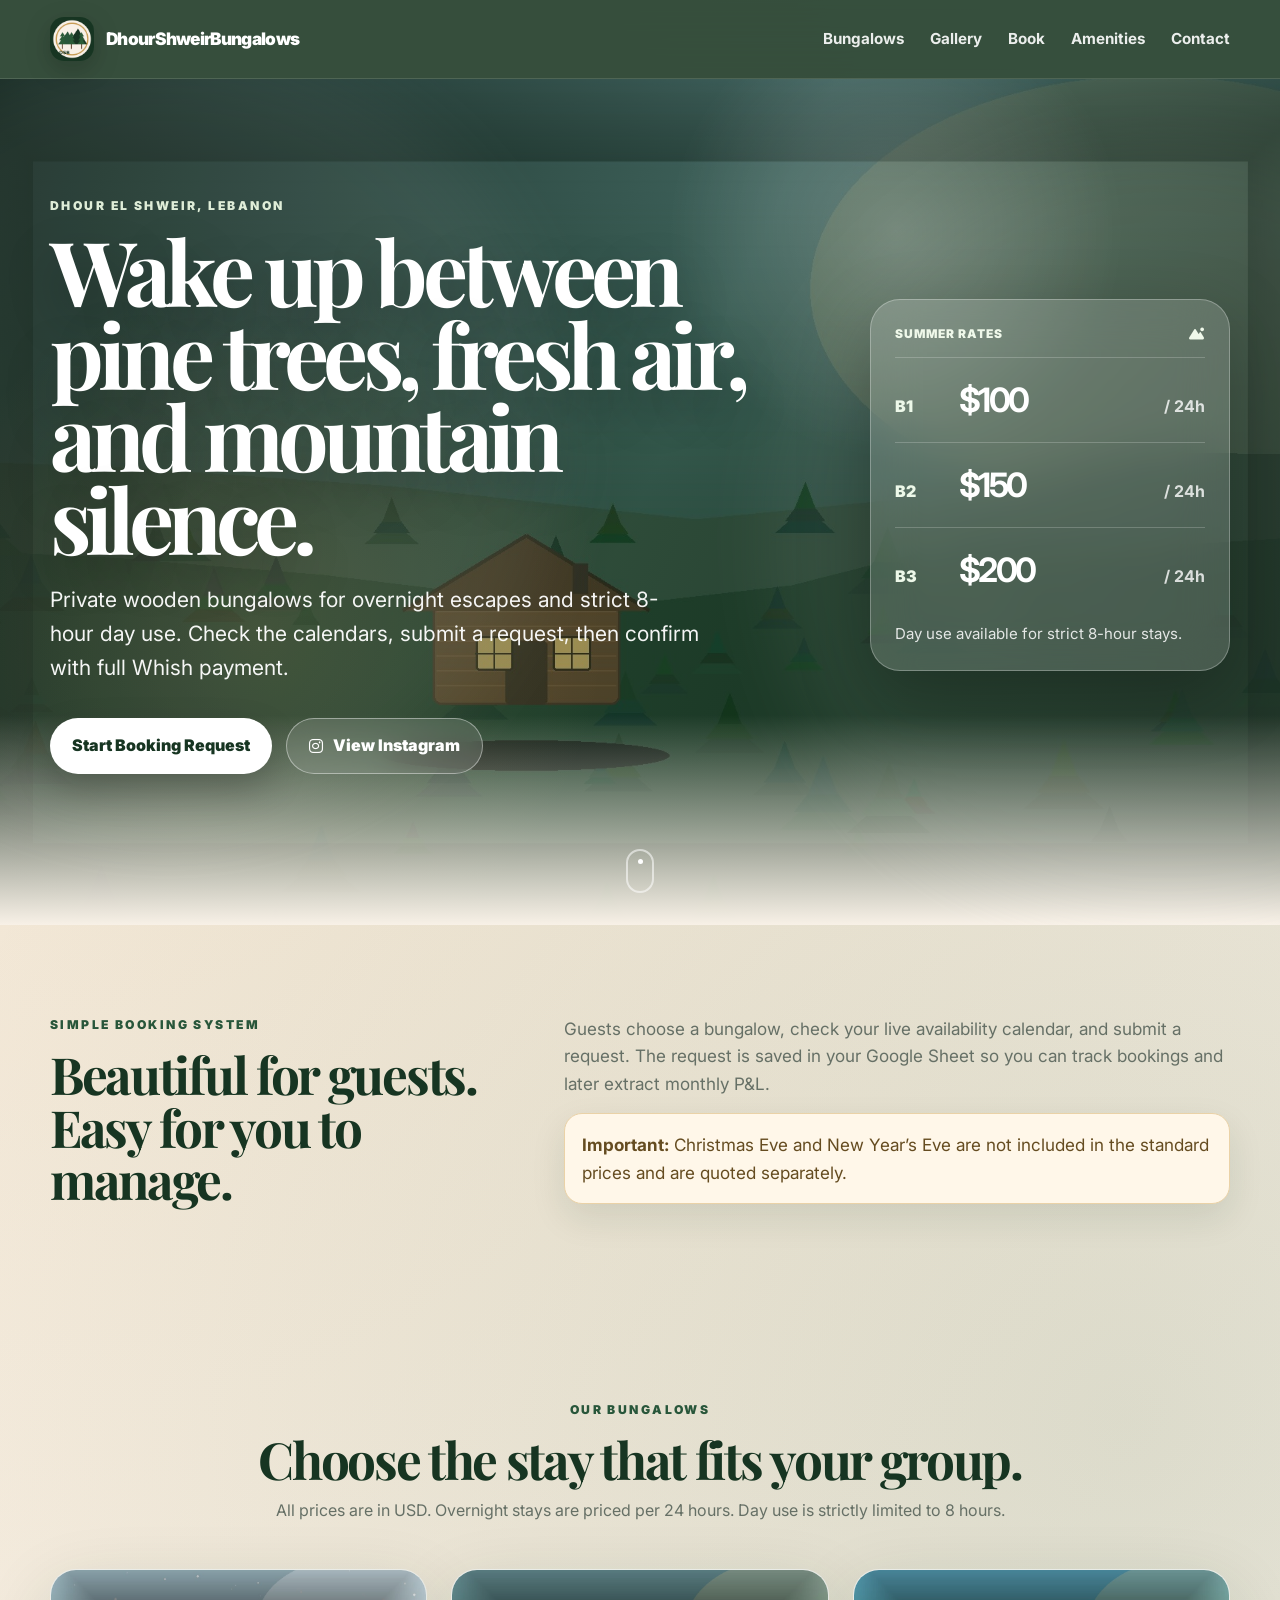
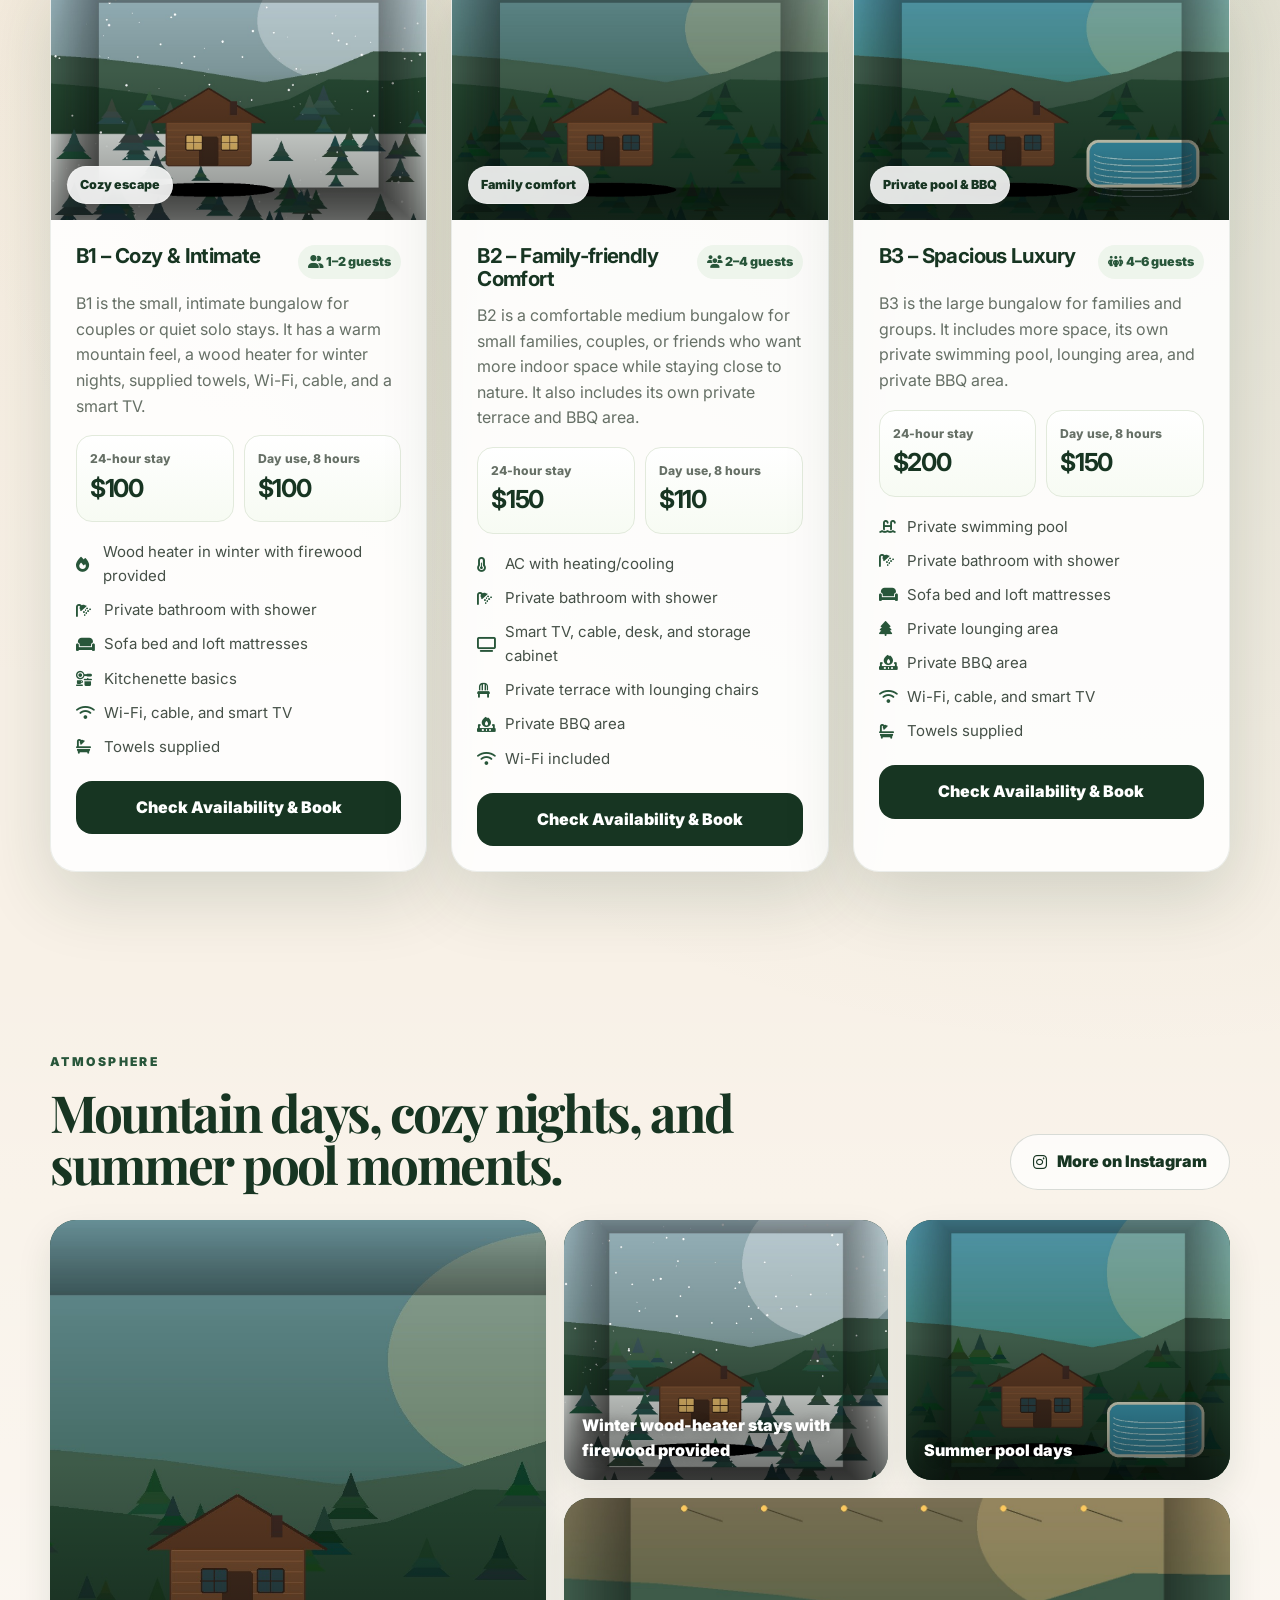
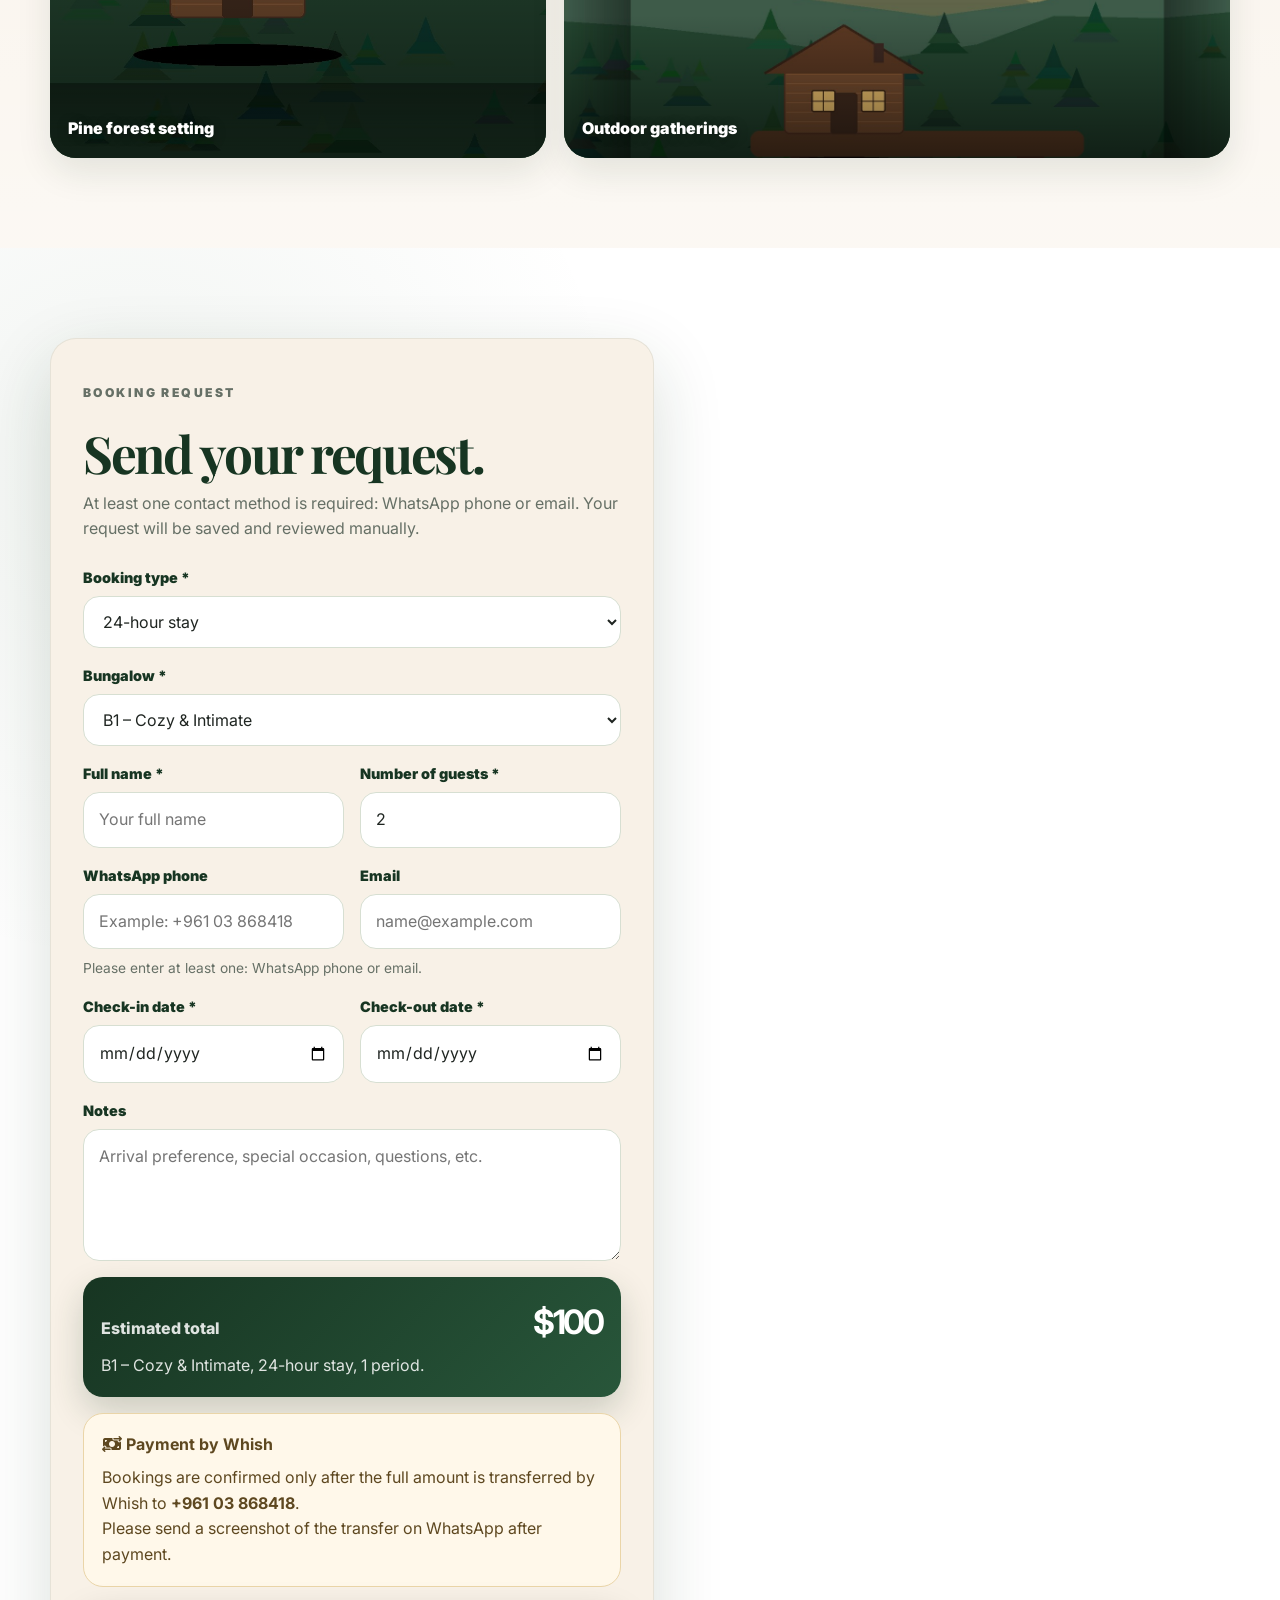
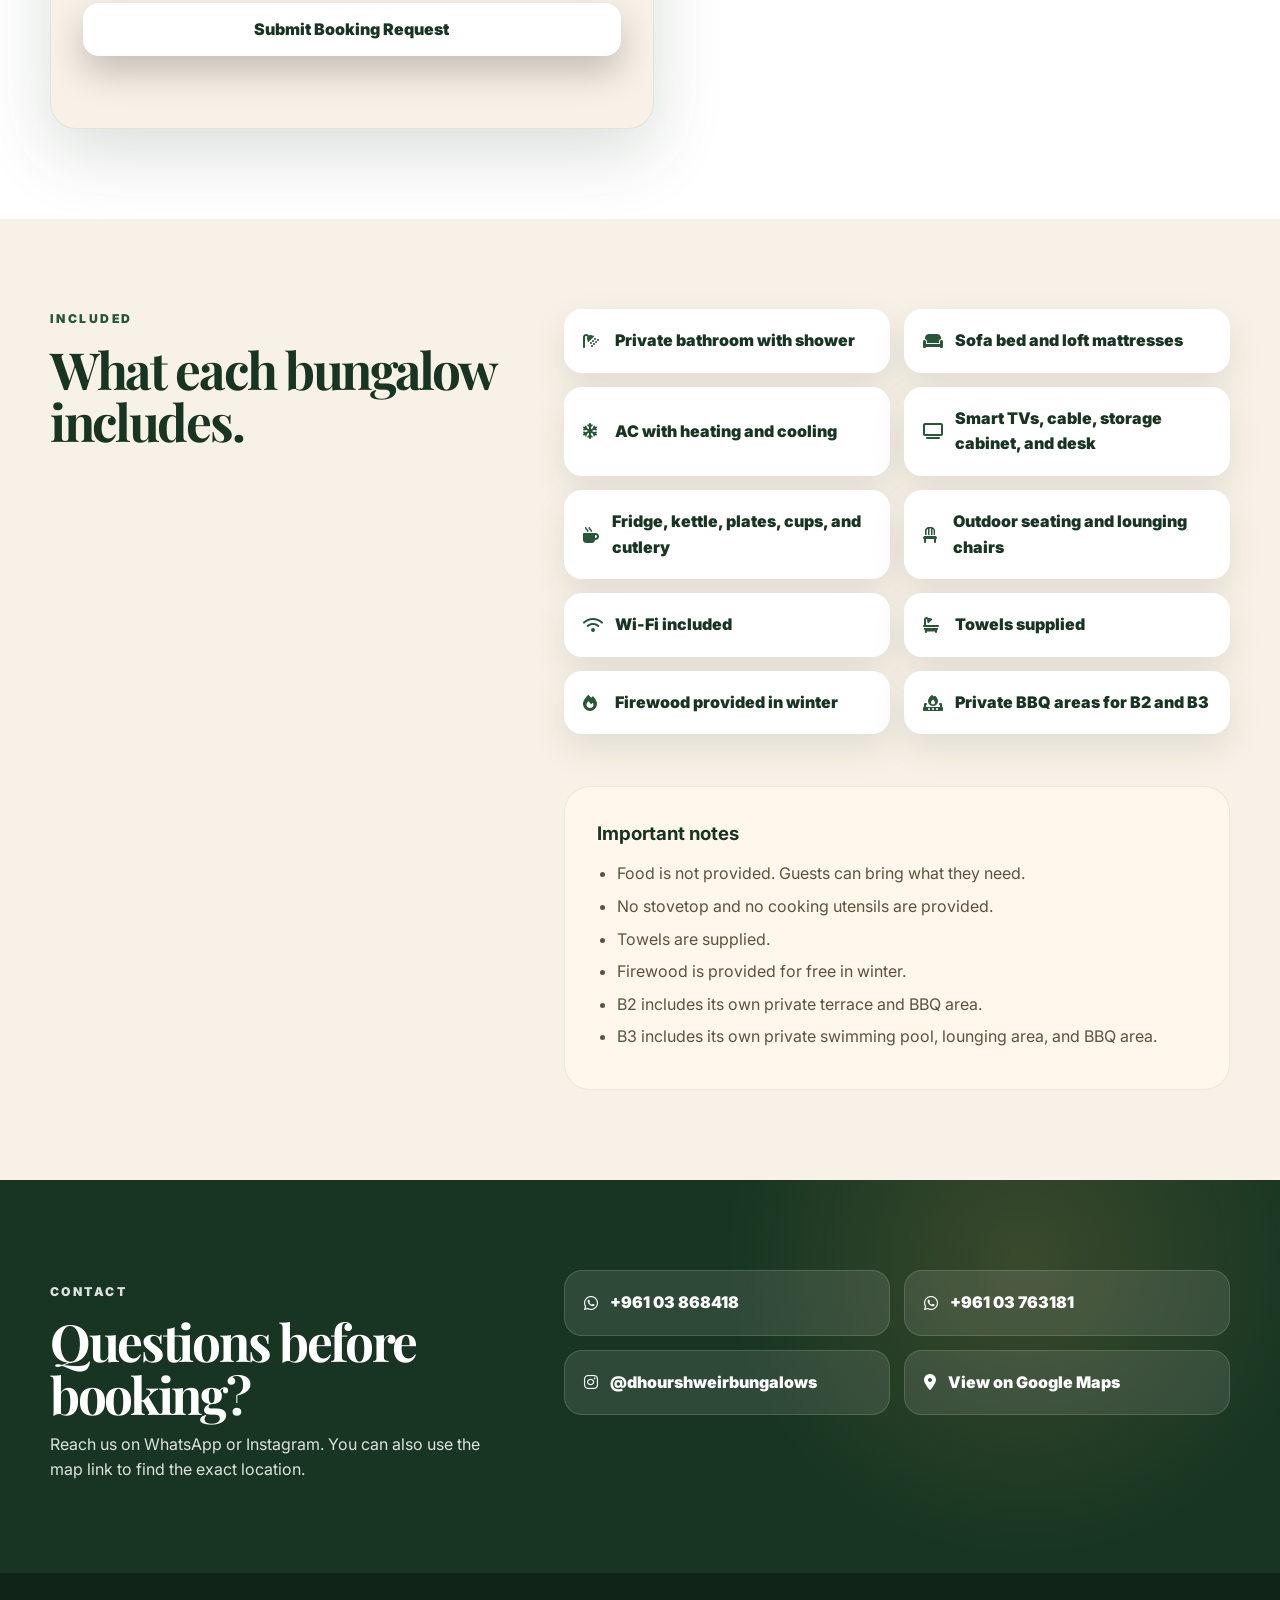
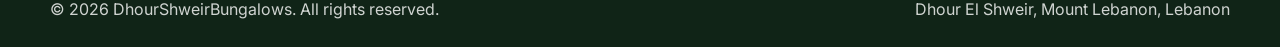
==== commit e3376b45: "Add files via upload" ====
--- a/index.html
+++ b/index.html
@@ -97,16 +97,18 @@
                 <h3>B1 – Cozy & Intimate</h3>
                 <span class="capacity"><i class="fa-solid fa-user-group"></i> 1–2 guests</span>
               </div>
-              <p>B1 is the small, intimate bungalow for couples or quiet solo stays. It has a warm mountain feel and a wood heater for winter nights.</p>
+              <p>B1 is the small, intimate bungalow for couples or quiet solo stays. It has a warm mountain feel, a wood heater for winter nights, supplied towels, Wi-Fi, cable, and a smart TV.</p>
               <div class="pricing-box">
                 <div><span>24-hour stay</span><strong>$100</strong></div>
                 <div><span>Day use, 8 hours</span><strong>$100</strong></div>
               </div>
               <ul class="feature-list">
-                <li><i class="fa-solid fa-fire"></i> Wood heater in winter</li>
+                <li><i class="fa-solid fa-fire"></i> Wood heater in winter with firewood provided</li>
                 <li><i class="fa-solid fa-shower"></i> Private bathroom with shower</li>
                 <li><i class="fa-solid fa-couch"></i> Sofa bed and loft mattresses</li>
                 <li><i class="fa-solid fa-kitchen-set"></i> Kitchenette basics</li>
+                <li><i class="fa-solid fa-wifi"></i> Wi-Fi, cable, and smart TV</li>
+                <li><i class="fa-solid fa-bath"></i> Towels supplied</li>
               </ul>
               <button class="button card-button" onclick="openBooking('b1')">Check Availability & Book</button>
             </div>
@@ -122,7 +124,7 @@
                 <h3>B2 – Family-friendly Comfort</h3>
                 <span class="capacity"><i class="fa-solid fa-users"></i> 2–4 guests</span>
               </div>
-              <p>B2 is a comfortable medium bungalow for small families, couples, or friends who want more indoor space while staying close to nature.</p>
+              <p>B2 is a comfortable medium bungalow for small families, couples, or friends who want more indoor space while staying close to nature. It also includes its own private terrace and BBQ area.</p>
               <div class="pricing-box">
                 <div><span>24-hour stay</span><strong>$150</strong></div>
                 <div><span>Day use, 8 hours</span><strong>$110</strong></div>
@@ -130,8 +132,10 @@
               <ul class="feature-list">
                 <li><i class="fa-solid fa-temperature-half"></i> AC with heating/cooling</li>
                 <li><i class="fa-solid fa-shower"></i> Private bathroom with shower</li>
-                <li><i class="fa-solid fa-tv"></i> TV, desk, and storage cabinet</li>
-                <li><i class="fa-solid fa-chair"></i> Outdoor seating with lounging chairs</li>
+                <li><i class="fa-solid fa-tv"></i> Smart TV, cable, desk, and storage cabinet</li>
+                <li><i class="fa-solid fa-chair"></i> Private terrace with lounging chairs</li>
+                <li><i class="fa-solid fa-fire-burner"></i> Private BBQ area</li>
+                <li><i class="fa-solid fa-wifi"></i> Wi-Fi included</li>
               </ul>
               <button class="button card-button" onclick="openBooking('b2')">Check Availability & Book</button>
             </div>
@@ -139,24 +143,27 @@
 
           <article class="bungalow-card reveal delay-2">
             <div class="image-frame">
-              <img src="assets/b3.jpg" alt="B3 Spacious Luxury bungalow with private pool in summer" />
-              <span class="image-badge">Private pool in summer</span>
+              <img src="assets/b3.jpg" alt="B3 Spacious Luxury bungalow with private swimming pool, lounging area, and BBQ area" />
+              <span class="image-badge">Private pool & BBQ</span>
             </div>
             <div class="card-body">
               <div class="card-topline">
                 <h3>B3 – Spacious Luxury</h3>
                 <span class="capacity"><i class="fa-solid fa-people-group"></i> 4–6 guests</span>
               </div>
-              <p>B3 is the large bungalow for families and groups. It includes more space, a private outdoor setting, and its own private pool during summer.</p>
+              <p>B3 is the large bungalow for families and groups. It includes more space, its own private swimming pool, lounging area, and private BBQ area.</p>
               <div class="pricing-box">
                 <div><span>24-hour stay</span><strong>$200</strong></div>
                 <div><span>Day use, 8 hours</span><strong>$150</strong></div>
               </div>
               <ul class="feature-list">
-                <li><i class="fa-solid fa-water-ladder"></i> Private pool in summer only</li>
+                <li><i class="fa-solid fa-water-ladder"></i> Private swimming pool</li>
                 <li><i class="fa-solid fa-shower"></i> Private bathroom with shower</li>
                 <li><i class="fa-solid fa-couch"></i> Sofa bed and loft mattresses</li>
-                <li><i class="fa-solid fa-tree"></i> Private outdoor seating</li>
+                <li><i class="fa-solid fa-tree"></i> Private lounging area</li>
+                <li><i class="fa-solid fa-fire-burner"></i> Private BBQ area</li>
+                <li><i class="fa-solid fa-wifi"></i> Wi-Fi, cable, and smart TV</li>
+                <li><i class="fa-solid fa-bath"></i> Towels supplied</li>
               </ul>
               <button class="button card-button" onclick="openBooking('b3')">Check Availability & Book</button>
             </div>
@@ -176,7 +183,7 @@
         </div>
         <div class="gallery-grid">
           <figure class="gallery-item large reveal"><img src="assets/gallery/pines.jpg" alt="Pine trees around DhourShweirBungalows" /><figcaption>Pine forest setting</figcaption></figure>
-          <figure class="gallery-item reveal delay-1"><img src="assets/gallery/winter.jpg" alt="Winter cabin atmosphere" /><figcaption>Winter wood-heater stays</figcaption></figure>
+          <figure class="gallery-item reveal delay-1"><img src="assets/gallery/winter.jpg" alt="Winter cabin atmosphere" /><figcaption>Winter wood-heater stays with firewood provided</figcaption></figure>
           <figure class="gallery-item reveal delay-2"><img src="assets/gallery/summer.jpg" alt="Summer pool and outdoor setting" /><figcaption>Summer pool days</figcaption></figure>
           <figure class="gallery-item wide reveal"><img src="assets/gallery/bbq.jpg" alt="Outdoor BBQ experience" /><figcaption>Outdoor gatherings</figcaption></figure>
         </div>
@@ -316,18 +323,23 @@
           <div class="amenity-card"><i class="fa-solid fa-shower"></i><span>Private bathroom with shower</span></div>
           <div class="amenity-card"><i class="fa-solid fa-couch"></i><span>Sofa bed and loft mattresses</span></div>
           <div class="amenity-card"><i class="fa-solid fa-snowflake"></i><span>AC with heating and cooling</span></div>
-          <div class="amenity-card"><i class="fa-solid fa-tv"></i><span>TV, storage cabinet, and desk</span></div>
+          <div class="amenity-card"><i class="fa-solid fa-tv"></i><span>Smart TVs, cable, storage cabinet, and desk</span></div>
           <div class="amenity-card"><i class="fa-solid fa-mug-hot"></i><span>Fridge, kettle, plates, cups, and cutlery</span></div>
           <div class="amenity-card"><i class="fa-solid fa-chair"></i><span>Outdoor seating and lounging chairs</span></div>
+          <div class="amenity-card"><i class="fa-solid fa-wifi"></i><span>Wi-Fi included</span></div>
+          <div class="amenity-card"><i class="fa-solid fa-bath"></i><span>Towels supplied</span></div>
+          <div class="amenity-card"><i class="fa-solid fa-fire"></i><span>Firewood provided in winter</span></div>
+          <div class="amenity-card"><i class="fa-solid fa-fire-burner"></i><span>Private BBQ areas for B2 and B3</span></div>
         </div>
         <div class="not-included reveal delay-2">
           <h3>Important notes</h3>
           <ul>
             <li>Food is not provided. Guests can bring what they need.</li>
             <li>No stovetop and no cooking utensils are provided.</li>
-            <li>Towels and toiletries are not provided.</li>
-            <li>Firewood is available in winter for $10 per bag.</li>
-            <li>B3 private pool is available in summer only.</li>
+            <li>Towels are supplied.</li>
+            <li>Firewood is provided for free in winter.</li>
+            <li>B2 includes its own private terrace and BBQ area.</li>
+            <li>B3 includes its own private swimming pool, lounging area, and BBQ area.</li>
           </ul>
         </div>
       </div>
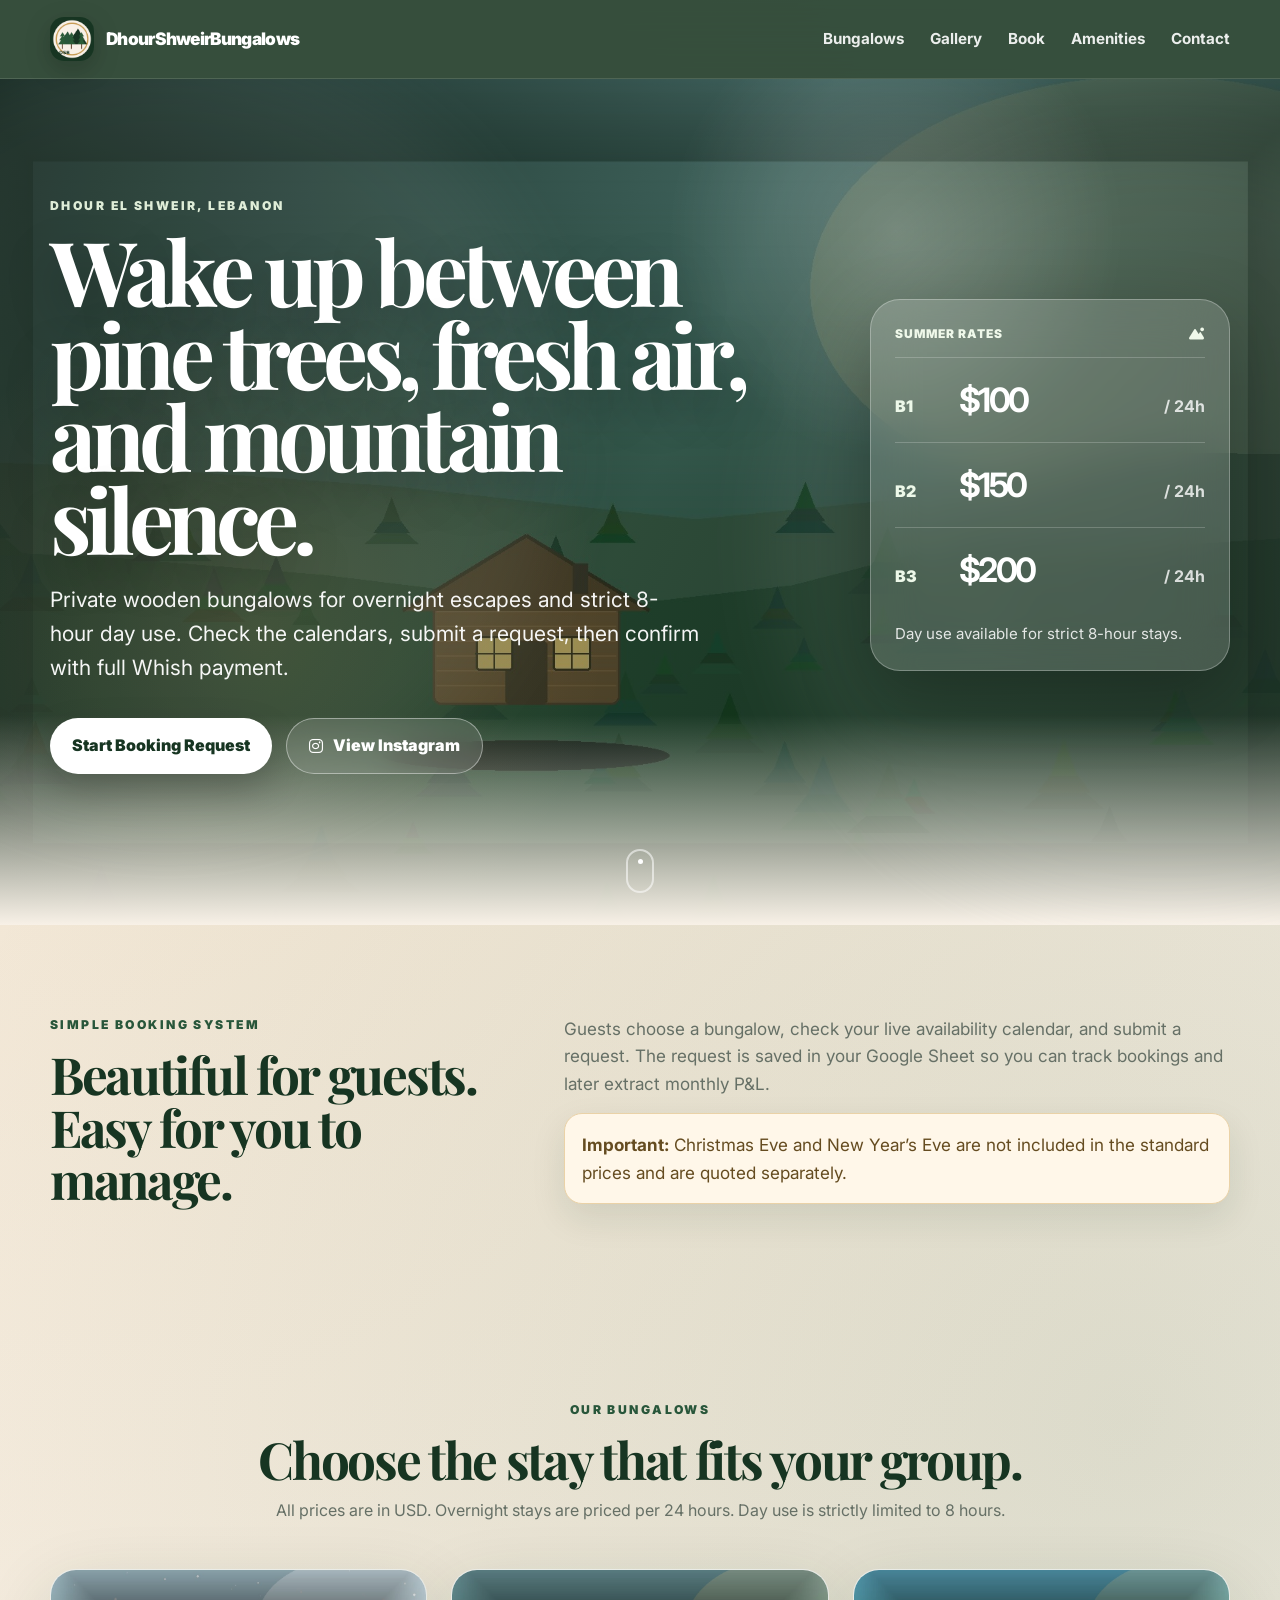
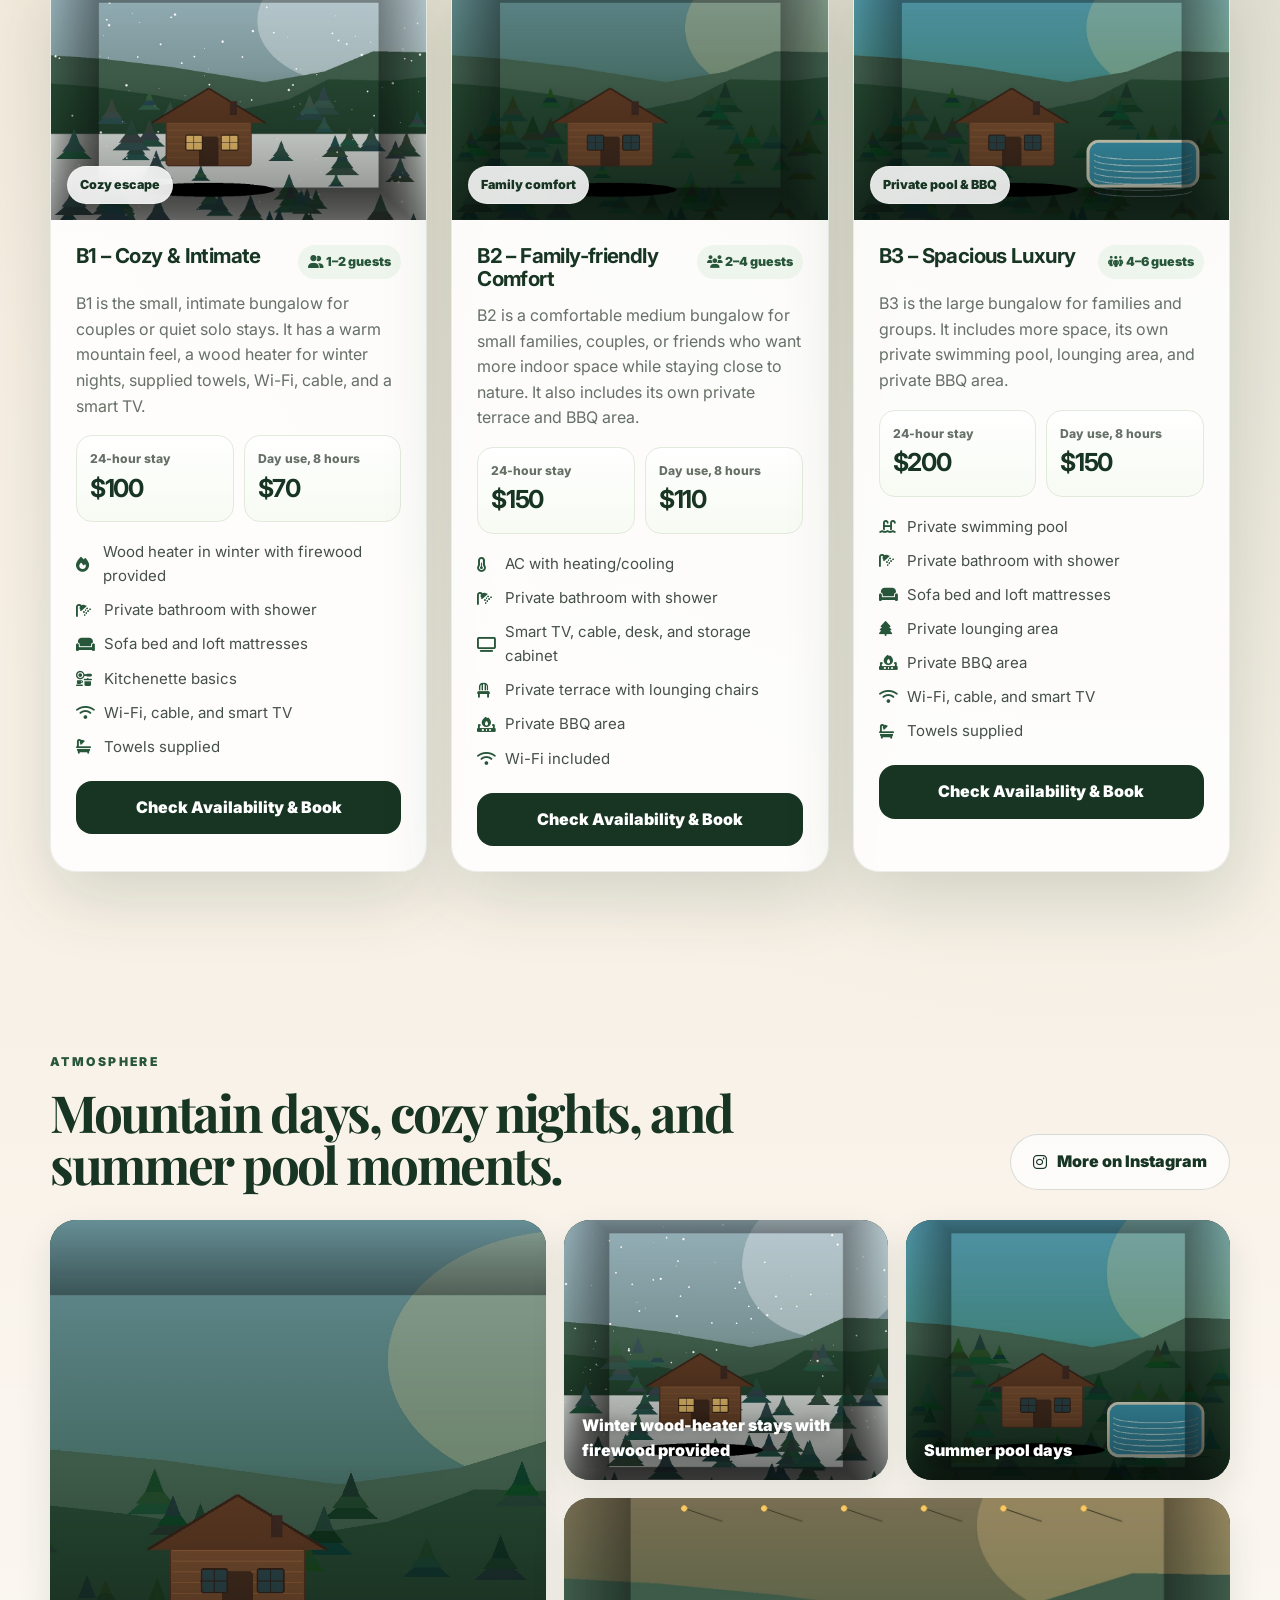
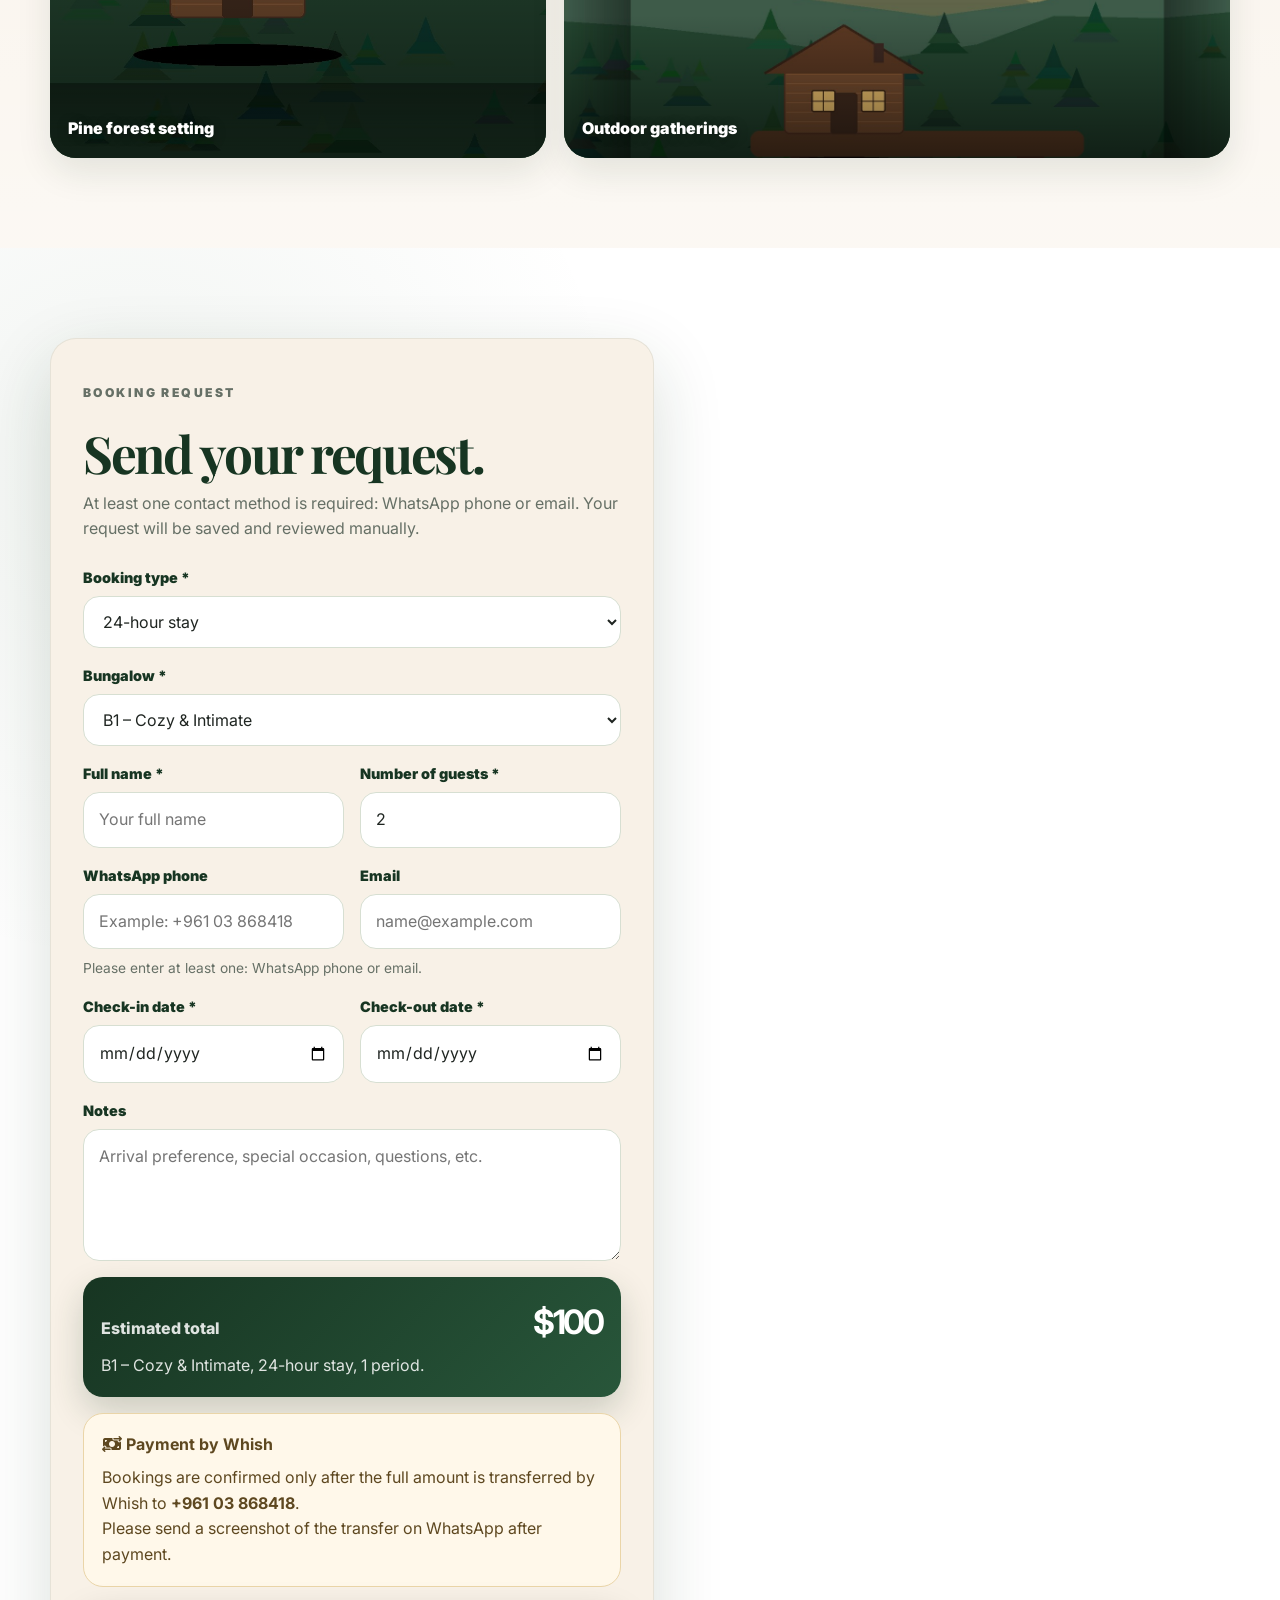
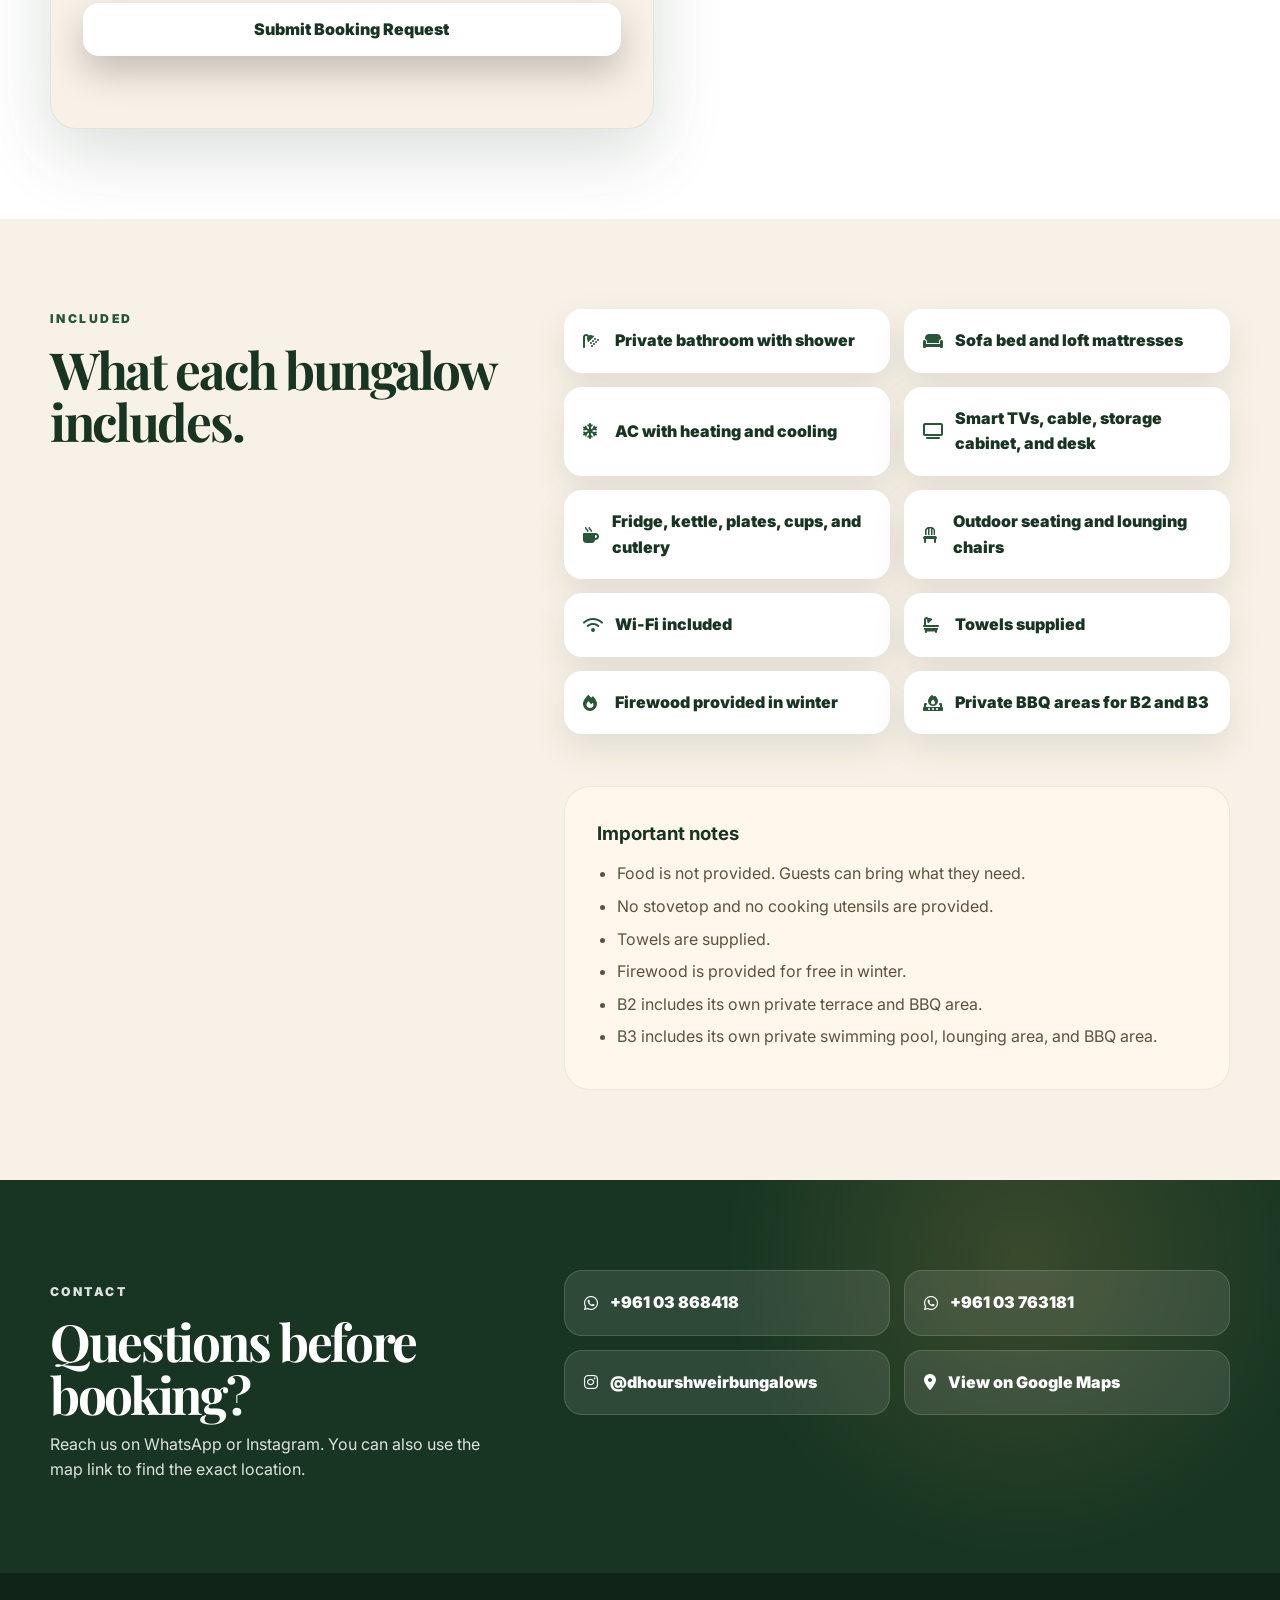
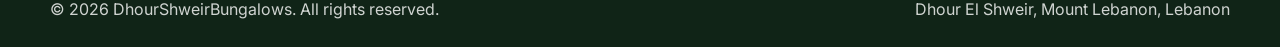
==== commit be017905: "Change day use price to $70 FOR B1 Updated the price for day use from $100 to $70." ====
--- a/index.html
+++ b/index.html
@@ -100,7 +100,7 @@
               <p>B1 is the small, intimate bungalow for couples or quiet solo stays. It has a warm mountain feel, a wood heater for winter nights, supplied towels, Wi-Fi, cable, and a smart TV.</p>
               <div class="pricing-box">
                 <div><span>24-hour stay</span><strong>$100</strong></div>
-                <div><span>Day use, 8 hours</span><strong>$100</strong></div>
+                <div><span>Day use, 8 hours</span><strong>$70</strong></div>
               </div>
               <ul class="feature-list">
                 <li><i class="fa-solid fa-fire"></i> Wood heater in winter with firewood provided</li>
